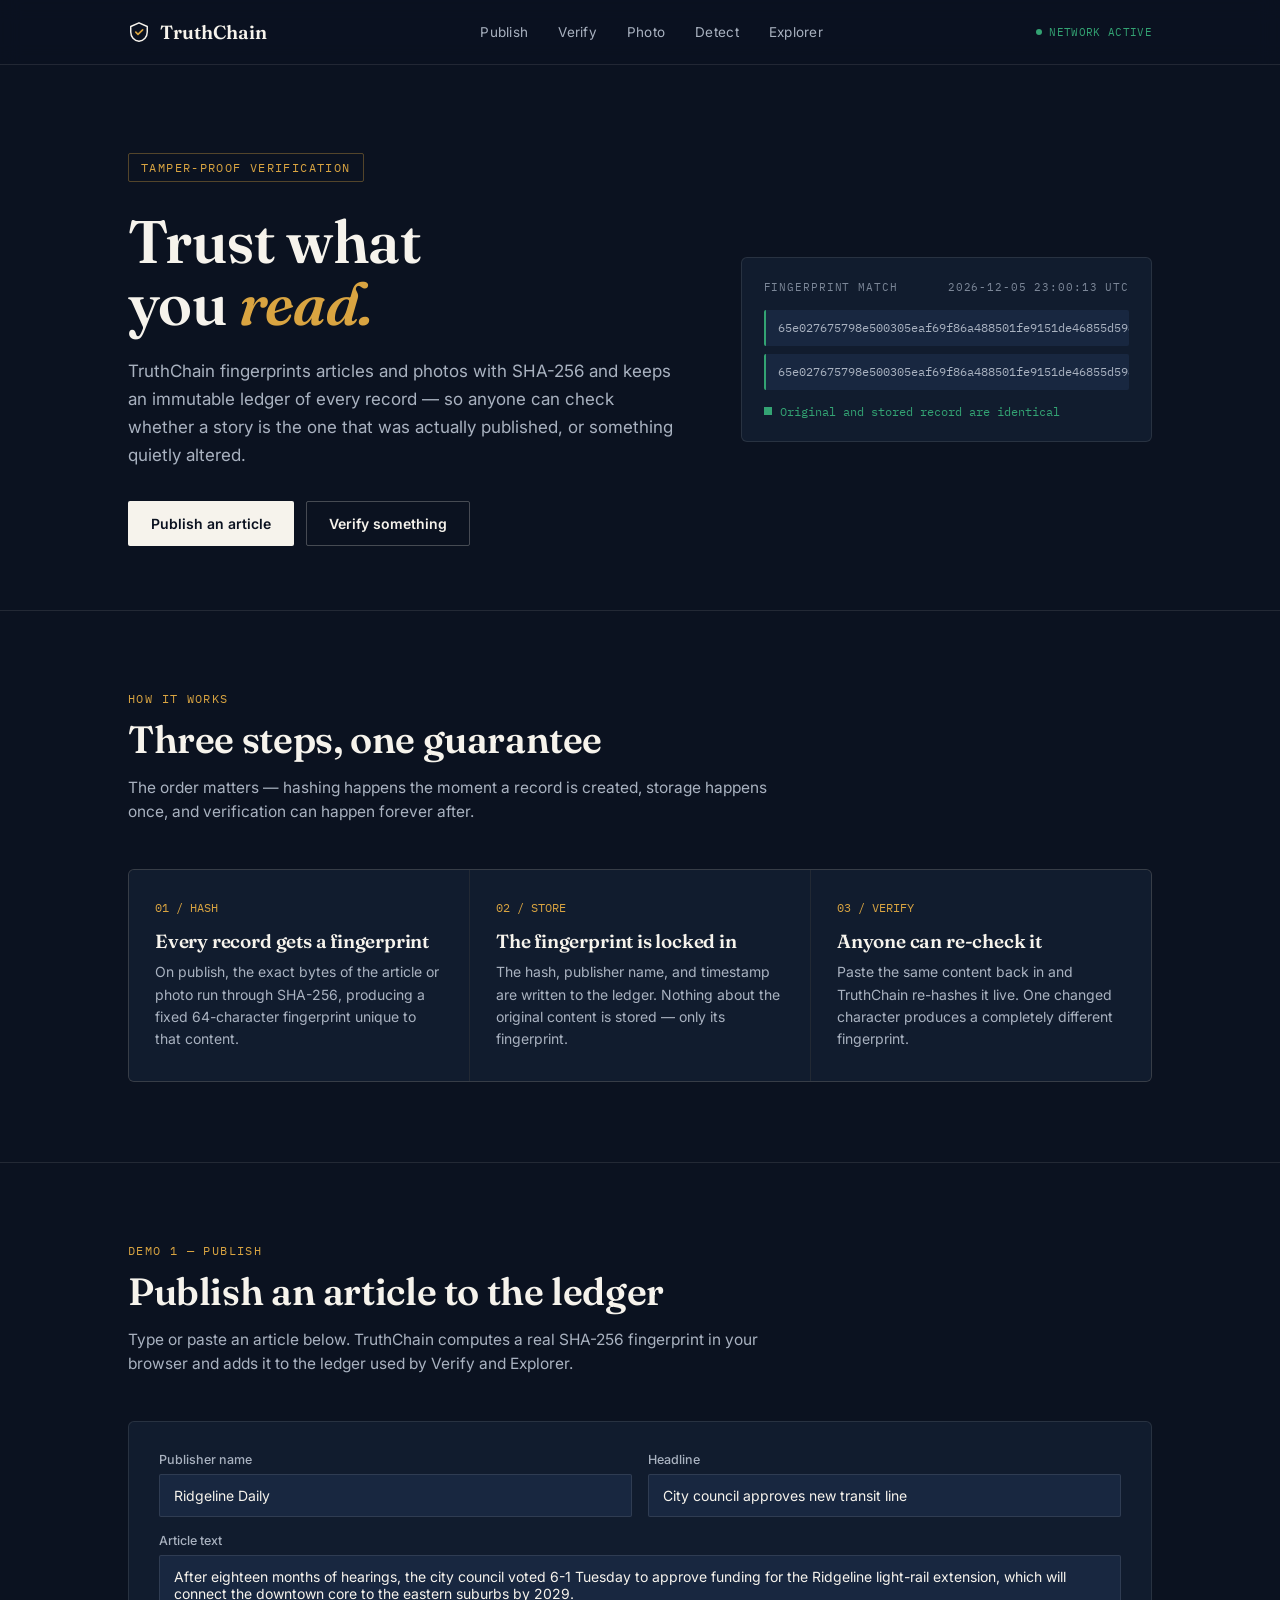
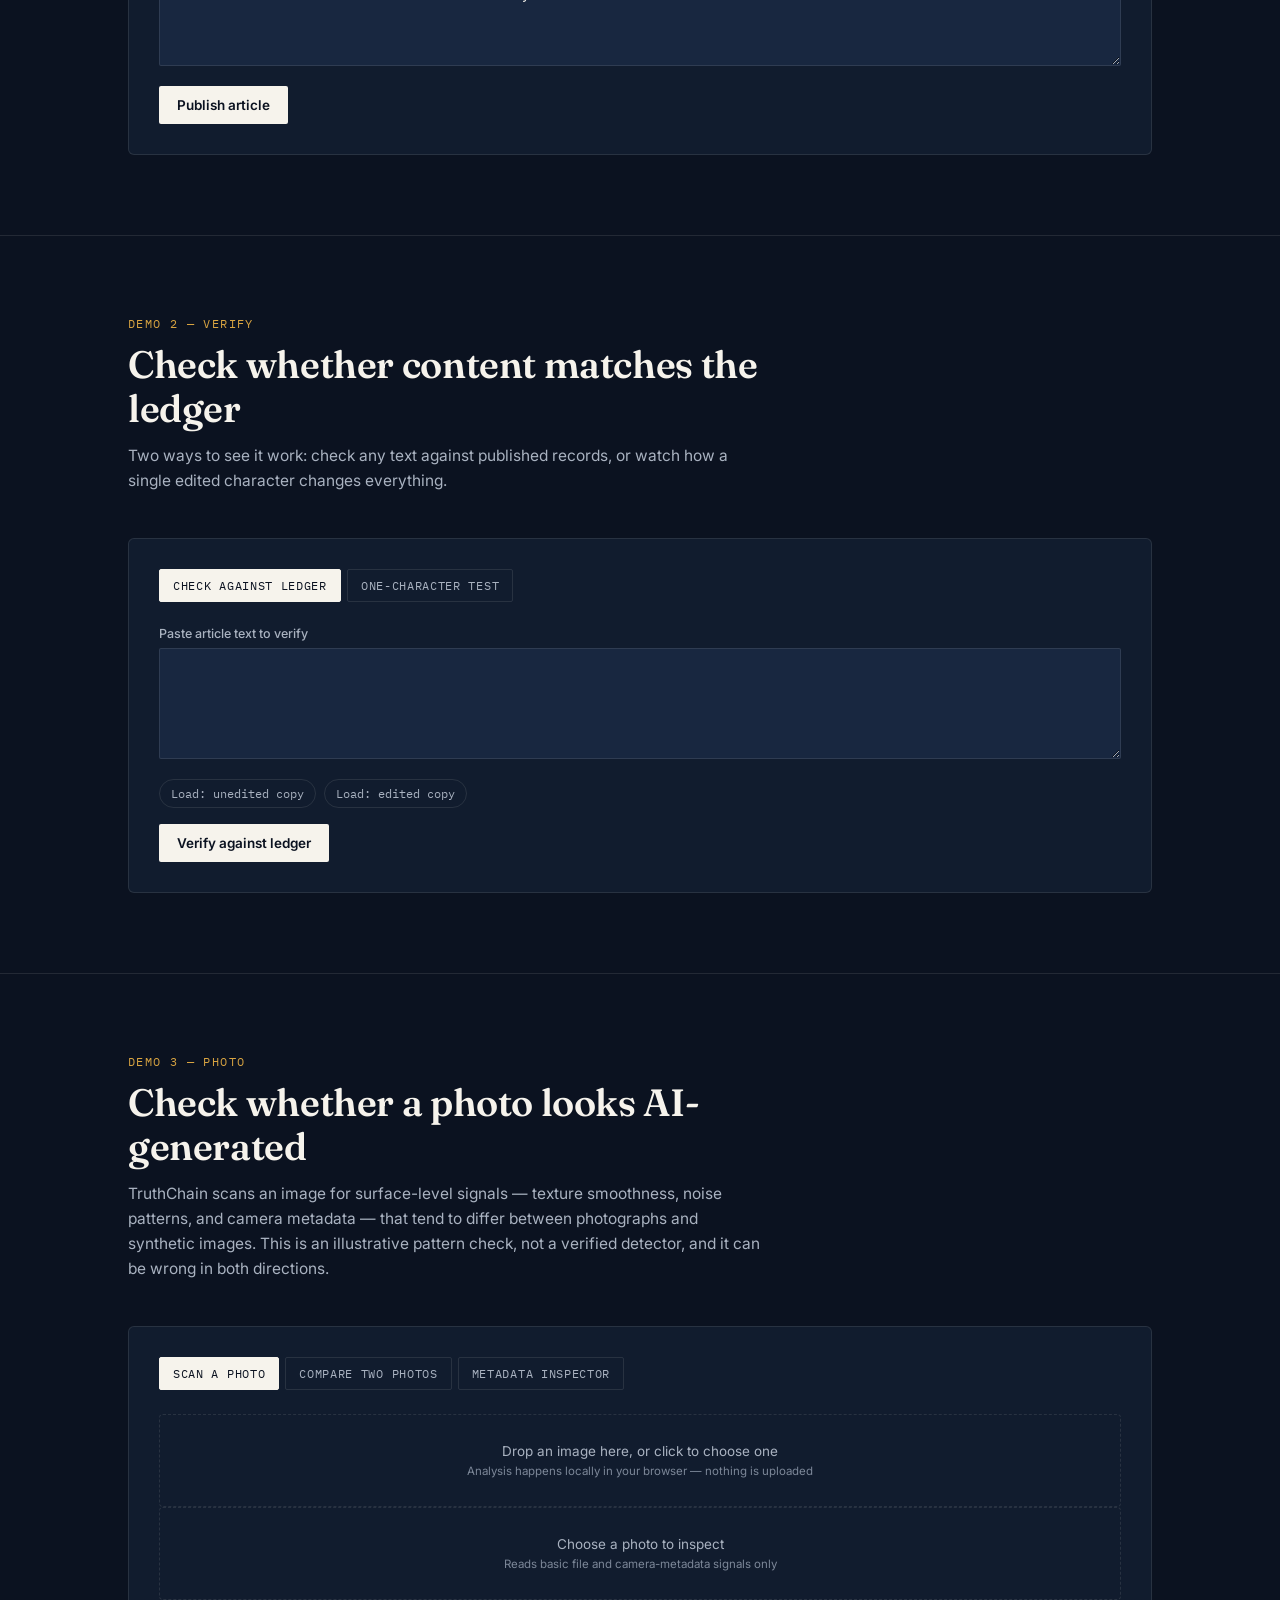
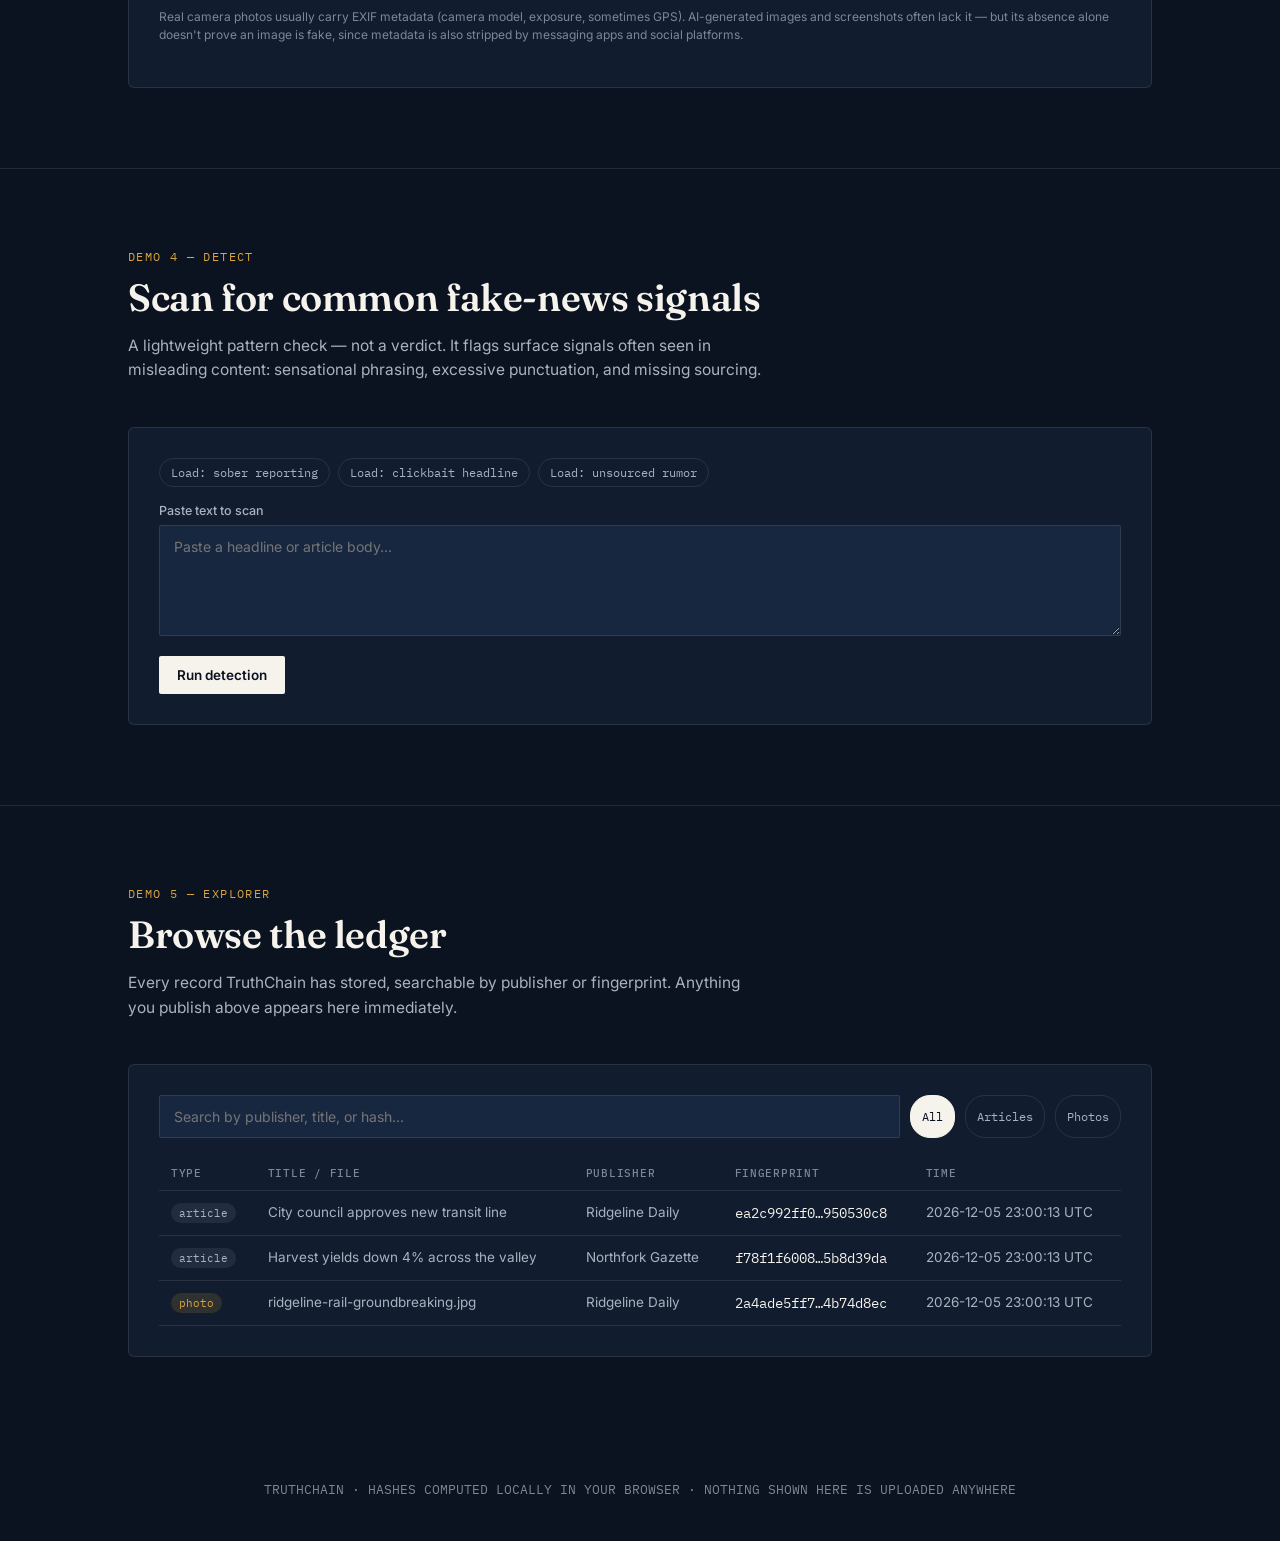
==== index.html @ 3b97c2c8 "Rename TruthChain.html to index.html" ====
<!--
  TRUTHCHAIN — index.html
  ------------------------
  This is the STRUCTURE of the page (the content and layout).
  Styling (colors, spacing, fonts) lives in style.css.
  Interactivity (buttons, demos, hashing) lives in script.js.

  The page has these main parts, in order:
  1. <header>   - the top navigation bar
  2. #hero      - the big introduction at the top
  3. #how       - "how it works" 3-step explainer
  4. #publish   - demo: publish an article
  5. #verify    - demo: verify text against the ledger
  6. #photo     - demo: check if a photo looks AI-generated
  7. #detect    - demo: scan text for fake-news signals
  8. #explorer  - demo: browse published records
  9. <footer>   - small note at the bottom

  Tip: search this file for id="publish" (etc.) to jump to a section.
-->
<!DOCTYPE html>
<html lang="en">
<head>
<meta charset="UTF-8">
<meta name="viewport" content="width=device-width, initial-scale=1.0">
<title>TruthChain — Verify what you read</title>
<link rel="preconnect" href="https://fonts.googleapis.com">
<link href="https://fonts.googleapis.com/css2?family=Fraunces:opsz,wght@9..144,400;9..144,500;9..144,600;9..144,700&family=Inter:wght@400;500;600;700&family=IBM+Plex+Mono:wght@400;500;600&display=swap" rel="stylesheet">
<link rel="stylesheet" href="TruthChain.css">
</head>
<body>

<header>
  <div class="wrap navrow">
    <div class="brand">
      <span class="mark">
        <svg viewBox="0 0 24 24" fill="none"><path d="M12 2 3 6v6c0 5.2 3.6 9.4 9 10 5.4-.6 9-4.8 9-10V6l-9-4Z" stroke="#F6F3EC" stroke-width="1.6" stroke-linejoin="round"/><path d="M8.5 12.2l2.4 2.4L16 9.6" stroke="#D9A441" stroke-width="1.8" stroke-linecap="round" stroke-linejoin="round"/></svg>
      </span>
      TruthChain
    </div>
    <nav class="navlinks">
      <a href="#publish">Publish</a>
      <a href="#verify">Verify</a>
      <a href="#photo">Photo</a>
      <a href="#detect">Detect</a>
      <a href="#explorer">Explorer</a>
    </nav>
    <div style="display:flex; align-items:center; gap:20px;">
      <div class="status"><span class="dot"></span> Network Active</div>
    </div>
  </div>
</header>

<section class="hero">
  <div class="wrap hero-grid">
    <div>
      <div class="eyebrow">Tamper-proof verification</div>
      <h1>Trust what<br>you <em>read.</em></h1>
      <p>TruthChain fingerprints articles and photos with SHA-256 and keeps an immutable ledger of every record — so anyone can check whether a story is the one that was actually published, or something quietly altered.</p>
      <div class="hero-ctas">
        <a href="#publish" class="btn btn-primary">Publish an article</a>
        <a href="#verify" class="btn btn-ghost">Verify something</a>
      </div>
    </div>
    <div class="fp-card">
      <div class="fp-head"><span>Fingerprint match</span><span id="heroTime" class="mono">—</span></div>
      <div class="fp-line fp-a"><div class="fp-fill" id="heroHashA">computing…</div></div>
      <div class="fp-line fp-b"><div class="fp-fill" id="heroHashB">computing…</div></div>
      <div class="fp-match"><span class="sq"></span> Original and stored record are identical</div>
    </div>
  </div>
</section>

<section id="how">
  <div class="wrap">
    <div class="sec-head">
      <div class="sec-eyebrow">How it works</div>
      <h2>Three steps, one guarantee</h2>
      <p>The order matters — hashing happens the moment a record is created, storage happens once, and verification can happen forever after.</p>
    </div>
    <div class="steps">
      <div class="step"><div class="num">01 / HASH</div><h3>Every record gets a fingerprint</h3><p>On publish, the exact bytes of the article or photo run through SHA-256, producing a fixed 64-character fingerprint unique to that content.</p></div>
      <div class="step"><div class="num">02 / STORE</div><h3>The fingerprint is locked in</h3><p>The hash, publisher name, and timestamp are written to the ledger. Nothing about the original content is stored — only its fingerprint.</p></div>
      <div class="step"><div class="num">03 / VERIFY</div><h3>Anyone can re-check it</h3><p>Paste the same content back in and TruthChain re-hashes it live. One changed character produces a completely different fingerprint.</p></div>
    </div>
  </div>
</section>

<!-- PUBLISH -->
<section id="publish">
  <div class="wrap">
    <div class="sec-head">
      <div class="sec-eyebrow">Demo 1 — Publish</div>
      <h2>Publish an article to the ledger</h2>
      <p>Type or paste an article below. TruthChain computes a real SHA-256 fingerprint in your browser and adds it to the ledger used by Verify and Explorer.</p>
    </div>
    <div class="panel">
      <div class="row2">
        <div class="field">
          <label for="pubPublisher">Publisher name</label>
          <input type="text" id="pubPublisher" placeholder="e.g. Ridgeline Daily" value="Ridgeline Daily">
        </div>
        <div class="field">
          <label for="pubTitle">Headline</label>
          <input type="text" id="pubTitle" placeholder="e.g. City council approves new transit line" value="City council approves new transit line">
        </div>
      </div>
      <div class="field">
        <label for="pubBody">Article text</label>
        <textarea id="pubBody" rows="5">After eighteen months of hearings, the city council voted 6-1 Tuesday to approve funding for the Ridgeline light-rail extension, which will connect the downtown core to the eastern suburbs by 2029.</textarea>
      </div>
      <button class="btn-sm" id="pubBtn">Publish article</button>
      <div class="result" id="pubResult" style="display:none;"></div>
    </div>
  </div>
</section>

<!-- VERIFY -->
<section id="verify">
  <div class="wrap">
    <div class="sec-head">
      <div class="sec-eyebrow">Demo 2 — Verify</div>
      <h2>Check whether content matches the ledger</h2>
      <p>Two ways to see it work: check any text against published records, or watch how a single edited character changes everything.</p>
    </div>
    <div class="panel">
      <div class="demo-tabs">
        <button class="demo-tab active" data-vtab="check">Check against ledger</button>
        <button class="demo-tab" data-vtab="avalanche">One-character test</button>
      </div>

      <div id="vtab-check">
        <div class="field">
          <label for="verInput">Paste article text to verify</label>
          <textarea id="verInput" rows="5"></textarea>
        </div>
        <div class="presets">
          <button class="chip" data-verify-preset="match">Load: unedited copy</button>
          <button class="chip" data-verify-preset="tampered">Load: edited copy</button>
        </div>
        <button class="btn-sm" id="verBtn">Verify against ledger</button>
        <div class="result" id="verResult" style="display:none;"></div>
      </div>

      <div id="vtab-avalanche" style="display:none;">
        <p class="hint" style="margin-bottom:16px;">Original: <em>"The vote passed by a 6-1 margin."</em> Edit just one character below and watch the fingerprint change completely.</p>
        <div class="field">
          <label for="avaInput">Try editing this sentence</label>
          <input type="text" id="avaInput" value="The vote passed by a 6-1 margin.">
        </div>
        <div class="result" style="display:block;">
          <div class="hashline">Fingerprint: <span id="avaHash" class="hash-short">computing…</span></div>
          <div class="hint" id="avaCompare">Matches original fingerprint.</div>
        </div>
      </div>
    </div>
  </div>
</section>

<!-- PHOTO -->
<section id="photo">
  <div class="wrap">
    <div class="sec-head">
      <div class="sec-eyebrow">Demo 3 — Photo</div>
      <h2>Check whether a photo looks AI-generated</h2>
      <p>TruthChain scans an image for surface-level signals — texture smoothness, noise patterns, and camera metadata — that tend to differ between photographs and synthetic images. This is an illustrative pattern check, not a verified detector, and it can be wrong in both directions.</p>
    </div>
    <div class="panel">
      <div class="demo-tabs">
        <button class="demo-tab active" data-ptab="single">Scan a photo</button>
        <button class="demo-tab" data-ptab="compare">Compare two photos</button>
        <button class="demo-tab" data-ptab="resave">Metadata inspector</button>
      </div>

      <div id="ptab-single">
        <div class="dropzone" id="dropSingle">
          <p>Drop an image here, or click to choose one</p>
          <div class="small">Analysis happens locally in your browser — nothing is uploaded</div>
        </div>
        <input type="file" id="fileSingle" accept="image/*" style="display:none;">
        <div class="result" id="singleResult" style="display:none;"></div>
      </div>

      <div id="ptab-compare" style="display:none;">
        <div class="row2">
          <div>
            <div class="dropzone" id="dropA"><p>Photo A</p><div class="small">Click to choose</div></div>
            <input type="file" id="fileA" accept="image/*" style="display:none;">
          </div>
          <div>
            <div class="dropzone" id="dropB"><p>Photo B</p><div class="small">Click to choose</div></div>
            <input type="file" id="fileB" accept="image/*" style="display:none;">
          </div>
        </div>
        <div class="result" id="compareResult" style="display:none;"></div>
      </div>

      <div id="ptab-resave">
        <div class="dropzone" id="dropResave"><p>Choose a photo to inspect</p><div class="small">Reads basic file and camera-metadata signals only</div></div>
        <input type="file" id="fileResave" accept="image/*" style="display:none;">
        <div class="result" id="resaveResult" style="display:none;"></div>
        <p class="hint">Real camera photos usually carry EXIF metadata (camera model, exposure, sometimes GPS). AI-generated images and screenshots often lack it — but its absence alone doesn't prove an image is fake, since metadata is also stripped by messaging apps and social platforms.</p>
      </div>
    </div>
  </div>
</section>

<!-- DETECT -->
<section id="detect">
  <div class="wrap">
    <div class="sec-head">
      <div class="sec-eyebrow">Demo 4 — Detect</div>
      <h2>Scan for common fake-news signals</h2>
      <p>A lightweight pattern check — not a verdict. It flags surface signals often seen in misleading content: sensational phrasing, excessive punctuation, and missing sourcing.</p>
    </div>
    <div class="panel">
      <div class="presets">
        <button class="chip" data-detect-preset="clean">Load: sober reporting</button>
        <button class="chip" data-detect-preset="clickbait">Load: clickbait headline</button>
        <button class="chip" data-detect-preset="satire">Load: unsourced rumor</button>
      </div>
      <div class="field">
        <label for="detInput">Paste text to scan</label>
        <textarea id="detInput" rows="5" placeholder="Paste a headline or article body…"></textarea>
      </div>
      <button class="btn-sm" id="detBtn">Run detection</button>
      <div class="result" id="detResult" style="display:none;"></div>
    </div>
  </div>
</section>

<!-- EXPLORER -->
<section id="explorer" style="border-bottom:none;">
  <div class="wrap">
    <div class="sec-head">
      <div class="sec-eyebrow">Demo 5 — Explorer</div>
      <h2>Browse the ledger</h2>
      <p>Every record TruthChain has stored, searchable by publisher or fingerprint. Anything you publish above appears here immediately.</p>
    </div>
    <div class="panel">
      <div class="search-row">
        <input type="text" id="explSearch" placeholder="Search by publisher, title, or hash…">
        <button class="chip" data-filter="all" style="background:var(--paper); color:var(--ink); border-color:var(--paper);">All</button>
        <button class="chip" data-filter="article">Articles</button>
        <button class="chip" data-filter="photo">Photos</button>
      </div>
      <table>
        <thead>
          <tr><th>Type</th><th>Title / File</th><th>Publisher</th><th>Fingerprint</th><th>Time</th></tr>
        </thead>
        <tbody id="explBody"></tbody>
      </table>
      <div id="explDetail" class="result" style="display:none; margin-top:18px;"></div>
    </div>
  </div>
</section>

<footer>
  <p class="wrap">TRUTHCHAIN · HASHES COMPUTED LOCALLY IN YOUR BROWSER · NOTHING SHOWN HERE IS UPLOADED ANYWHERE</p>
</footer>
<script src="script.js"></script>
<script src="script.js"></script>
</body>
</html>
---- TruthChain.css ----
/*
  TRUTHCHAIN — style.css
  -----------------------
  This file controls how the page LOOKS (colors, fonts, spacing, layout).

  How it's organized, top to bottom:
  1. :root          - "design tokens": all the colors and settings, defined once,
                       then reused everywhere with var(--name). Change a color
                       here and it updates the whole site.
  2. Base styles    - html, body, headings, links
  3. Header / nav   - the top bar
  4. Hero           - the big intro section
  5. Sections       - shared spacing/heading styles used by every section
  6. Demo panels    - the boxes that hold each interactive demo
  7. Forms          - text inputs, textareas, buttons, chips
  8. Explorer table - the results table at the bottom
  9. Footer

  Tip: every color on the page comes from a variable like var(--ink) or
  var(--amber) so you only ever need to edit the :root block to re-theme it.
*/

:root{
  --ink:#0B1220;
  --ink-800:#111C2E;
  --ink-700:#182740;
  --paper:#F6F3EC;
  --paper-dim:#E7E2D6;
  --slate:#7C8798;
  --slate-light:#A9B2C0;
  --verify:#33A373;
  --verify-dim: rgba(51,163,115,.15);
  --tamper:#D14B4B;
  --tamper-dim: rgba(209,75,75,.15);
  --amber:#D9A441;
  --amber-dim: rgba(217,164,65,.15);
  --line: rgba(246,243,236,.10);
  --radius: 3px;
}
*{box-sizing:border-box;}
html{scroll-behavior:smooth;}
body{
  margin:0;
  background:var(--ink);
  color:var(--paper);
  font-family:'Inter',sans-serif;
  -webkit-font-smoothing:antialiased;
}
@media (prefers-reduced-motion: reduce){
  *{animation-duration:.01ms !important; animation-iteration-count:1 !important; transition-duration:.01ms !important; scroll-behavior:auto !important;}
}
h1,h2,h3{font-family:'Fraunces',serif; margin:0; letter-spacing:-0.01em;}
.mono{font-family:'IBM Plex Mono',monospace;}
a{color:inherit;}
.wrap{max-width:1080px; margin:0 auto; padding:0 28px;}
::selection{background:var(--amber); color:var(--ink);}

/* NAV */
header{
  position:sticky; top:0; z-index:50;
  background:rgba(11,18,32,.88);
  backdrop-filter:blur(10px);
  border-bottom:1px solid var(--line);
}
.navrow{display:flex; align-items:center; justify-content:space-between; height:64px;}
.brand{display:flex; align-items:center; gap:10px; font-family:'Fraunces',serif; font-weight:600; font-size:19px;}
.mark{width:22px;height:22px; position:relative; flex-shrink:0;}
.mark svg{width:100%;height:100%;}
.navlinks{display:flex; gap:2px; align-items:center;}
.navlinks a{
  font-size:13.5px; letter-spacing:.02em; text-decoration:none; color:var(--slate-light);
  padding:8px 14px; border-radius:2px; transition:color .15s;
}
.navlinks a:hover{color:var(--paper);}
.status{
  display:flex; align-items:center; gap:7px; font-family:'IBM Plex Mono',monospace;
  font-size:11px; color:var(--verify); letter-spacing:.03em; text-transform:uppercase;
}
.dot{width:6px;height:6px;border-radius:50%; background:var(--verify); box-shadow:0 0 0 0 rgba(51,163,115,.6); animation:pulse 2s infinite;}
@keyframes pulse{
  0%{box-shadow:0 0 0 0 rgba(51,163,115,.5);}
  70%{box-shadow:0 0 0 7px rgba(51,163,115,0);}
  100%{box-shadow:0 0 0 0 rgba(51,163,115,0);}
}

/* HERO */
.hero{padding:88px 0 64px; border-bottom:1px solid var(--line); position:relative; overflow:hidden;}
.eyebrow{
  display:inline-flex; align-items:center; gap:8px; font-family:'IBM Plex Mono',monospace;
  font-size:11.5px; text-transform:uppercase; letter-spacing:.12em; color:var(--amber);
  border:1px solid rgba(217,164,65,.35); padding:6px 12px; border-radius:2px; margin-bottom:28px;
}
.hero-grid{display:grid; grid-template-columns:1.15fr .85fr; gap:56px; align-items:center;}
@media(max-width:860px){.hero-grid{grid-template-columns:1fr;}}
.hero h1{font-size:clamp(38px,5.4vw,60px); line-height:1.04; font-weight:600;}
.hero h1 em{font-style:italic; color:var(--amber);}
.hero p{color:var(--slate-light); font-size:17px; line-height:1.65; max-width:52ch; margin:22px 0 32px;}
.hero-ctas{display:flex; gap:12px; flex-wrap:wrap;}
.btn{
  font-family:'Inter',sans-serif; font-weight:600; font-size:14px; padding:13px 22px;
  border-radius:2px; border:1px solid transparent; cursor:pointer; text-decoration:none;
  display:inline-flex; align-items:center; gap:8px; transition:transform .15s, background .15s, border-color .15s;
}
.btn:active{transform:translateY(1px);}
.btn-primary{background:var(--paper); color:var(--ink);}
.btn-primary:hover{background:#fff;}
.btn-ghost{border-color:rgba(246,243,236,.25); color:var(--paper);}
.btn-ghost:hover{border-color:var(--paper);}

/* hero fingerprint visual */
.fp-card{
  background:var(--ink-800); border:1px solid var(--line); border-radius:6px; padding:22px;
}
.fp-head{display:flex; justify-content:space-between; align-items:center; margin-bottom:16px;}
.fp-head span{font-family:'IBM Plex Mono',monospace; font-size:11px; color:var(--slate); text-transform:uppercase; letter-spacing:.08em;}
.fp-line{
  height:36px; border-radius:2px; margin-bottom:8px; overflow:hidden; position:relative;
  background:var(--ink-700);
}
.fp-fill{
  position:absolute; inset:0; display:flex; align-items:center; padding:0 12px;
  font-family:'IBM Plex Mono',monospace; font-size:12px; color:var(--slate-light);
  white-space:nowrap; overflow:hidden;
}
.fp-a{border-left:2px solid var(--verify);}
.fp-b{border-left:2px solid var(--verify);}
.fp-match{
  margin-top:14px; display:flex; align-items:center; gap:8px; font-family:'IBM Plex Mono',monospace;
  font-size:12px; color:var(--verify);
}
.fp-match .sq{width:8px;height:8px;background:var(--verify);}

/* SECTIONS generic */
section{padding:80px 0; border-bottom:1px solid var(--line);}
.sec-head{max-width:640px; margin-bottom:44px;}
.sec-eyebrow{font-family:'IBM Plex Mono',monospace; font-size:11.5px; text-transform:uppercase; letter-spacing:.12em; color:var(--amber); margin-bottom:12px;}
.sec-head h2{font-size:clamp(28px,3.4vw,38px); font-weight:600; line-height:1.15;}
.sec-head p{color:var(--slate-light); font-size:15.5px; line-height:1.6; margin-top:14px;}

/* how it works */
.steps{display:grid; grid-template-columns:repeat(3,1fr); gap:1px; background:var(--line); border:1px solid var(--line); border-radius:6px; overflow:hidden;}
@media(max-width:760px){.steps{grid-template-columns:1fr;}}
.step{background:var(--ink-800); padding:30px 26px;}
.step .num{font-family:'IBM Plex Mono',monospace; color:var(--amber); font-size:12px; margin-bottom:14px;}
.step h3{font-size:19px; font-weight:600; margin-bottom:8px;}
.step p{color:var(--slate-light); font-size:14px; line-height:1.6; margin:0;}

/* panel / demo shell */
.panel{background:var(--ink-800); border:1px solid var(--line); border-radius:6px; padding:30px;}
@media(max-width:600px){.panel{padding:20px;}}
.demo-tabs{display:flex; gap:6px; margin-bottom:24px; flex-wrap:wrap;}
.demo-tab{
  font-family:'IBM Plex Mono',monospace; font-size:11.5px; text-transform:uppercase; letter-spacing:.06em;
  padding:8px 13px; border:1px solid var(--line); border-radius:2px; color:var(--slate-light); cursor:pointer; background:transparent;
}
.demo-tab.active{background:var(--paper); color:var(--ink); border-color:var(--paper);}

label{display:block; font-size:12.5px; color:var(--slate-light); margin-bottom:7px; font-weight:500;}
textarea, input[type=text]{
  width:100%; background:var(--ink-700); border:1px solid var(--line); color:var(--paper);
  border-radius:2px; padding:12px 14px; font-family:'Inter',sans-serif; font-size:14px; resize:vertical;
}
textarea:focus, input:focus{outline:2px solid var(--amber); outline-offset:1px;}
.field{margin-bottom:16px;}
.row2{display:grid; grid-template-columns:1fr 1fr; gap:16px;}
@media(max-width:600px){.row2{grid-template-columns:1fr;}}
.presets{display:flex; gap:8px; flex-wrap:wrap; margin-bottom:16px;}
.chip{
  font-family:'IBM Plex Mono',monospace; font-size:11.5px; padding:6px 11px; border-radius:20px;
  border:1px solid var(--line); background:transparent; color:var(--slate-light); cursor:pointer;
}
.chip:hover{border-color:var(--slate-light); color:var(--paper);}

.result{
  margin-top:20px; border:1px solid var(--line); border-radius:4px; padding:18px 20px; background:var(--ink-700);
}
.result .hashline{font-family:'IBM Plex Mono',monospace; font-size:12.5px; word-break:break-all; color:var(--slate-light); line-height:1.7;}
.badge{
  display:inline-flex; align-items:center; gap:7px; font-family:'IBM Plex Mono',monospace; font-size:11.5px;
  text-transform:uppercase; letter-spacing:.06em; padding:5px 11px; border-radius:20px; margin-bottom:12px;
}
.badge.ok{background:var(--verify-dim); color:var(--verify);}
.badge.bad{background:var(--tamper-dim); color:var(--tamper);}
.badge.warn{background:var(--amber-dim); color:var(--amber);}
.badge .sq{width:6px;height:6px;border-radius:50%; background:currentColor;}

.meter{height:8px; background:var(--ink-700); border-radius:4px; overflow:hidden; margin:14px 0 8px;}
.meter-fill{height:100%; width:0%; background:var(--verify); transition:width .5s ease, background .5s ease;}
.signals{list-style:none; padding:0; margin:14px 0 0; display:flex; flex-direction:column; gap:8px;}
.signals li{font-size:13.5px; color:var(--slate-light); display:flex; gap:9px; align-items:flex-start;}
.signals li::before{content:"—"; color:var(--slate);}

.dropzone{
  border:1.5px dashed var(--line); border-radius:4px; padding:28px; text-align:center; cursor:pointer;
  transition:border-color .15s, background .15s;
}
.dropzone:hover, .dropzone.drag{border-color:var(--amber); background:rgba(217,164,65,.04);}
.dropzone p{margin:0; font-size:13.5px; color:var(--slate-light);}
.dropzone .small{font-size:11.5px; color:var(--slate); margin-top:5px;}
.thumb{max-width:100%; max-height:140px; border-radius:3px; margin:0 auto 12px; display:block;}

table{width:100%; border-collapse:collapse; font-size:13.5px;}
thead th{
  text-align:left; font-family:'IBM Plex Mono',monospace; font-size:10.5px; text-transform:uppercase;
  letter-spacing:.07em; color:var(--slate); padding:10px 12px; border-bottom:1px solid var(--line); font-weight:500;
}
tbody td{padding:13px 12px; border-bottom:1px solid var(--line); color:var(--slate-light); vertical-align:top;}
tbody tr{cursor:pointer; transition:background .12s;}
tbody tr:hover{background:var(--ink-700);}
.tag{font-family:'IBM Plex Mono',monospace; font-size:10.5px; padding:3px 8px; border-radius:20px;}
.tag.article{background:rgba(126,138,152,.15); color:var(--slate-light);}
.tag.photo{background:rgba(217,164,65,.15); color:var(--amber);}
.hash-short{font-family:'IBM Plex Mono',monospace; color:var(--paper);}
.search-row{display:flex; gap:10px; margin-bottom:18px; flex-wrap:wrap;}
.search-row input{flex:1; min-width:200px;}

footer{padding:44px 0; text-align:center;}
footer p{font-size:12.5px; color:var(--slate); font-family:'IBM Plex Mono',monospace;}

.btn-sm{
  font-family:'Inter',sans-serif; font-weight:600; font-size:13.5px; padding:11px 18px;
  border-radius:2px; border:none; cursor:pointer; background:var(--paper); color:var(--ink);
}
.btn-sm:hover{background:#fff;}
.btn-sm[disabled]{opacity:.5; cursor:not-allowed;}
.hint{font-size:12px; color:var(--slate); margin-top:8px; line-height:1.55;}
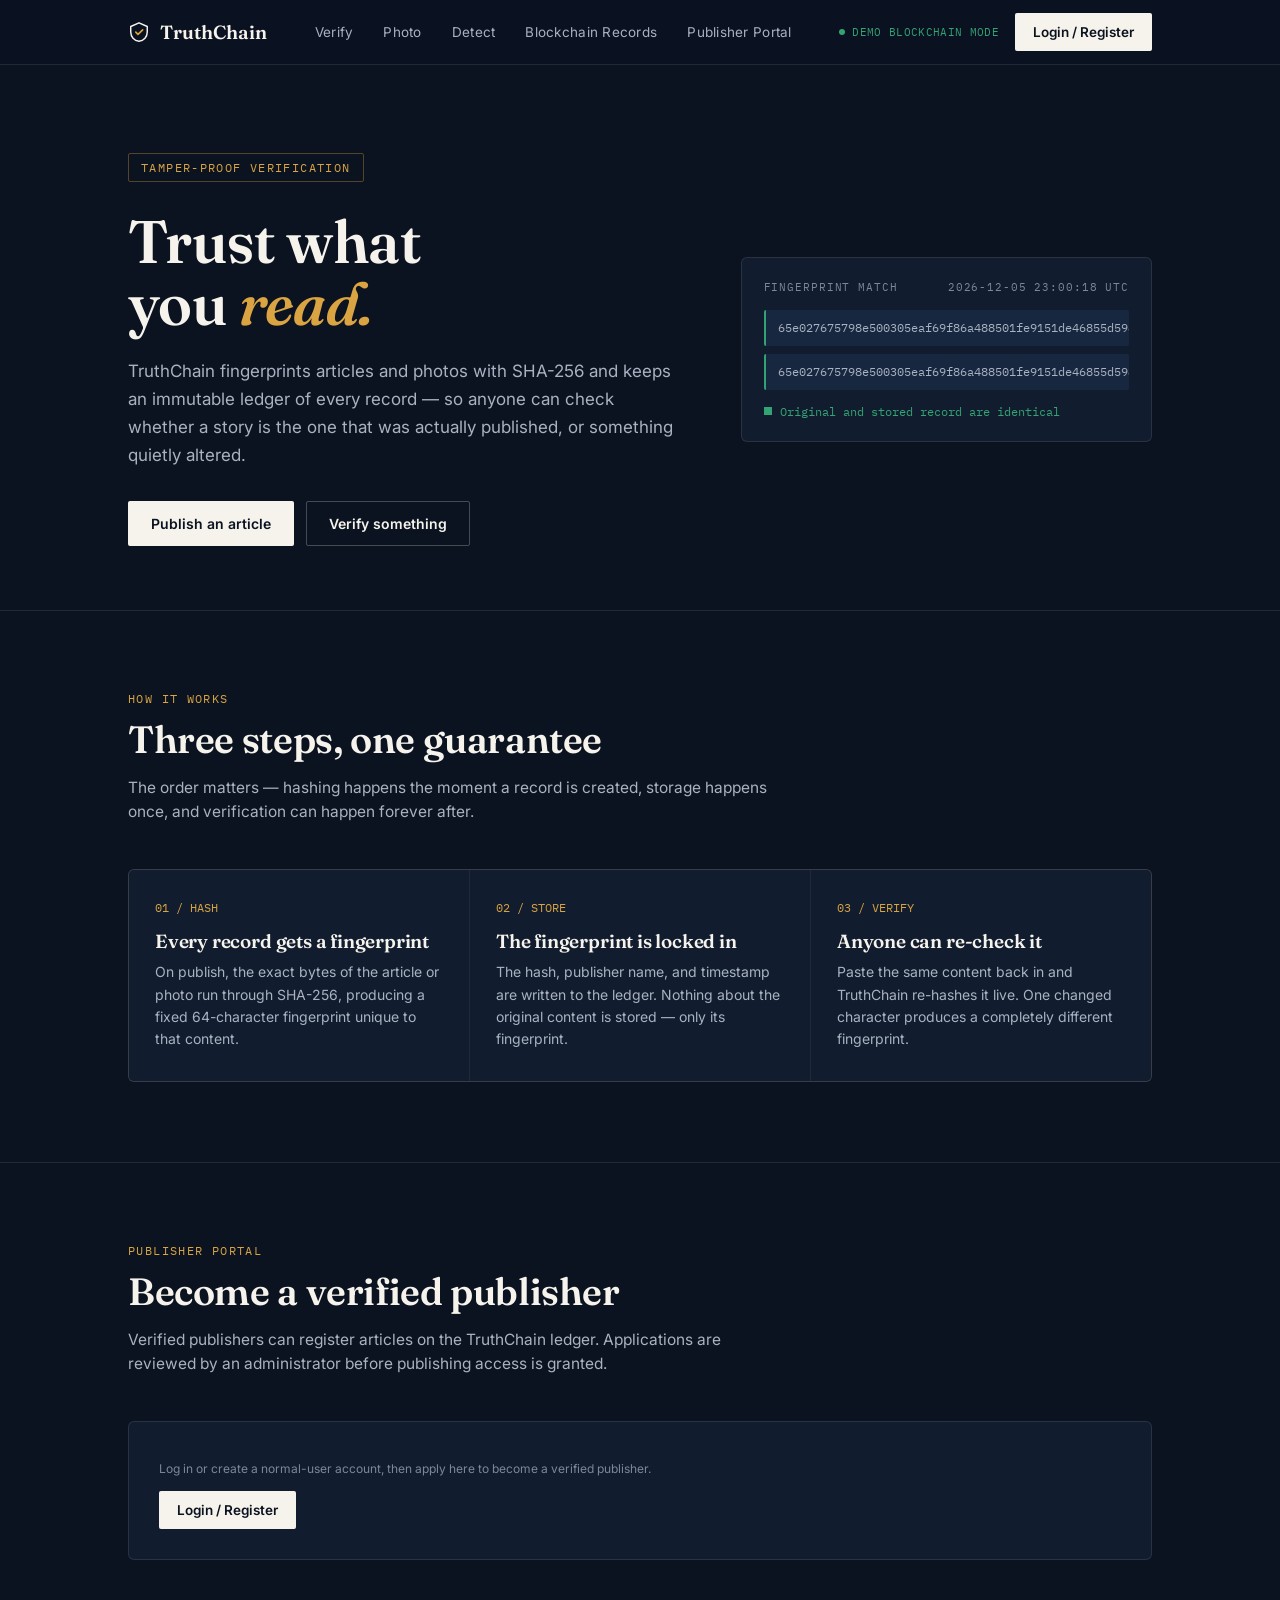
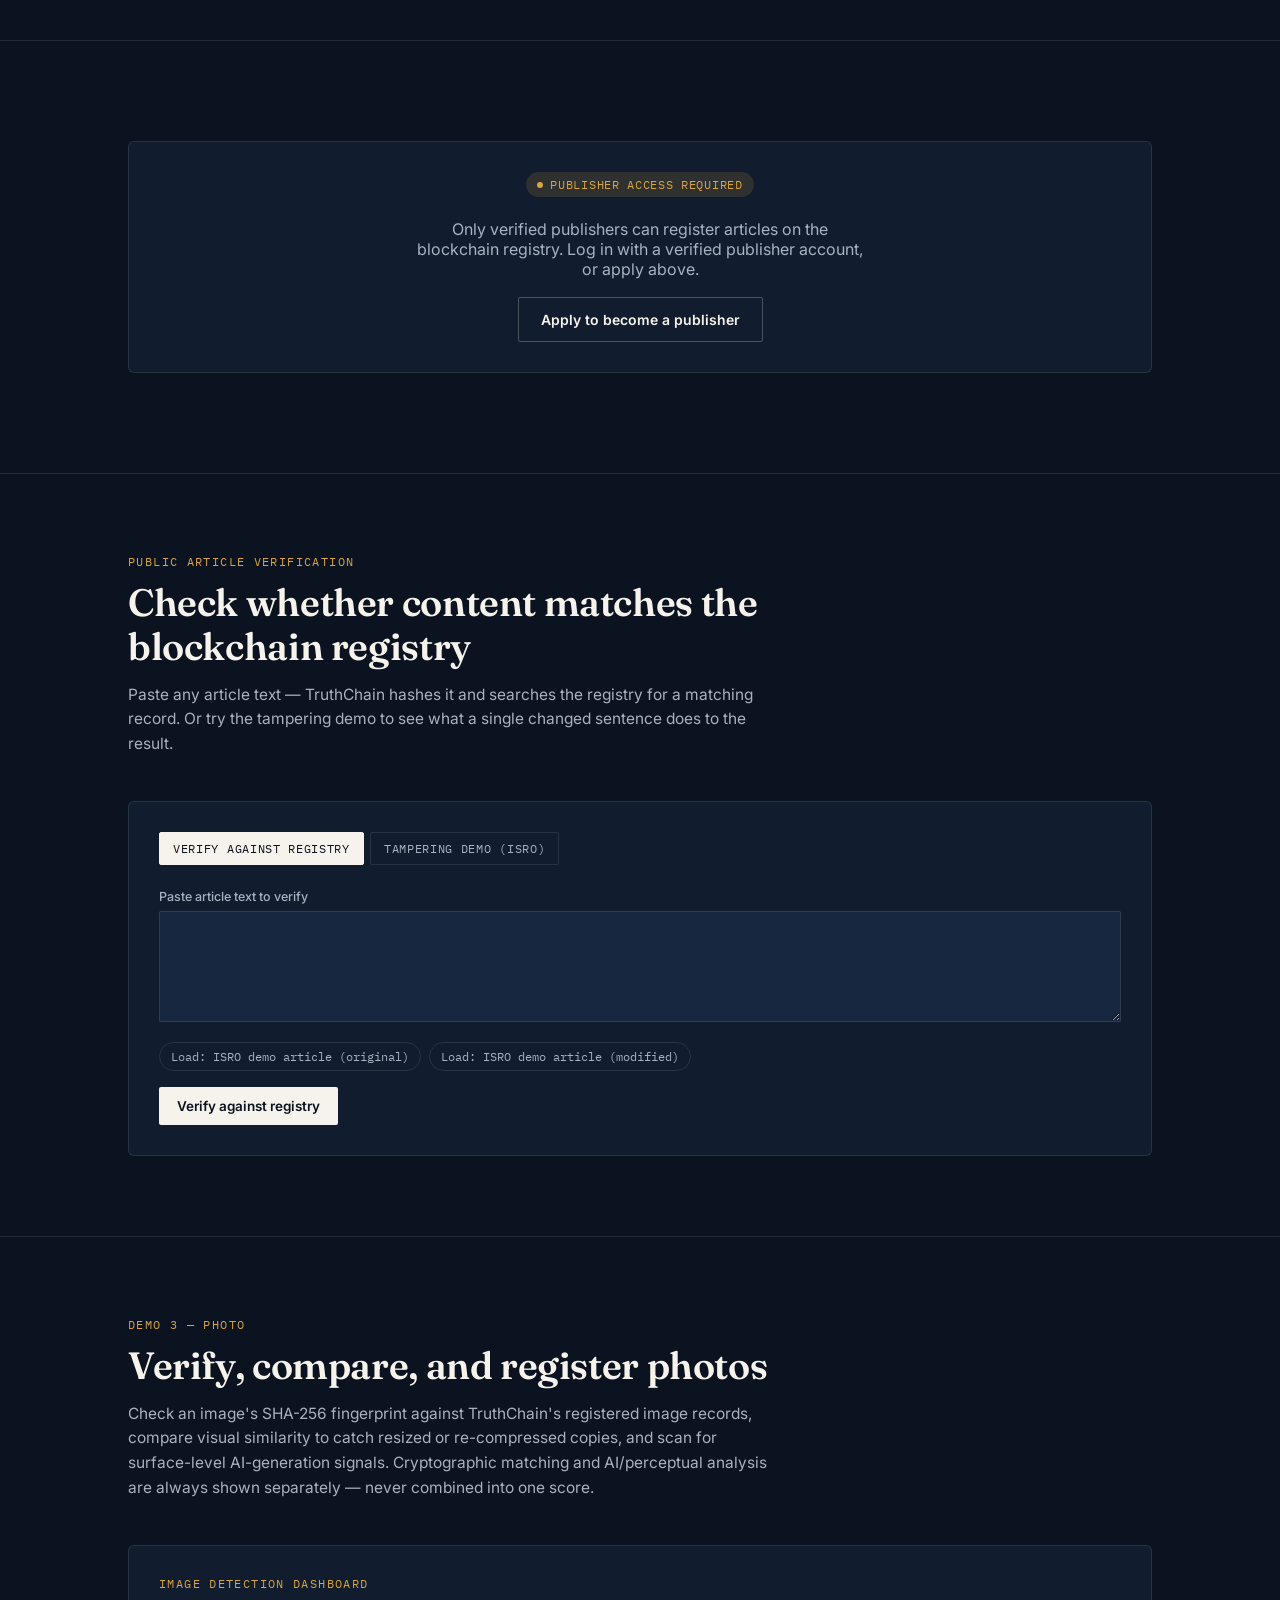
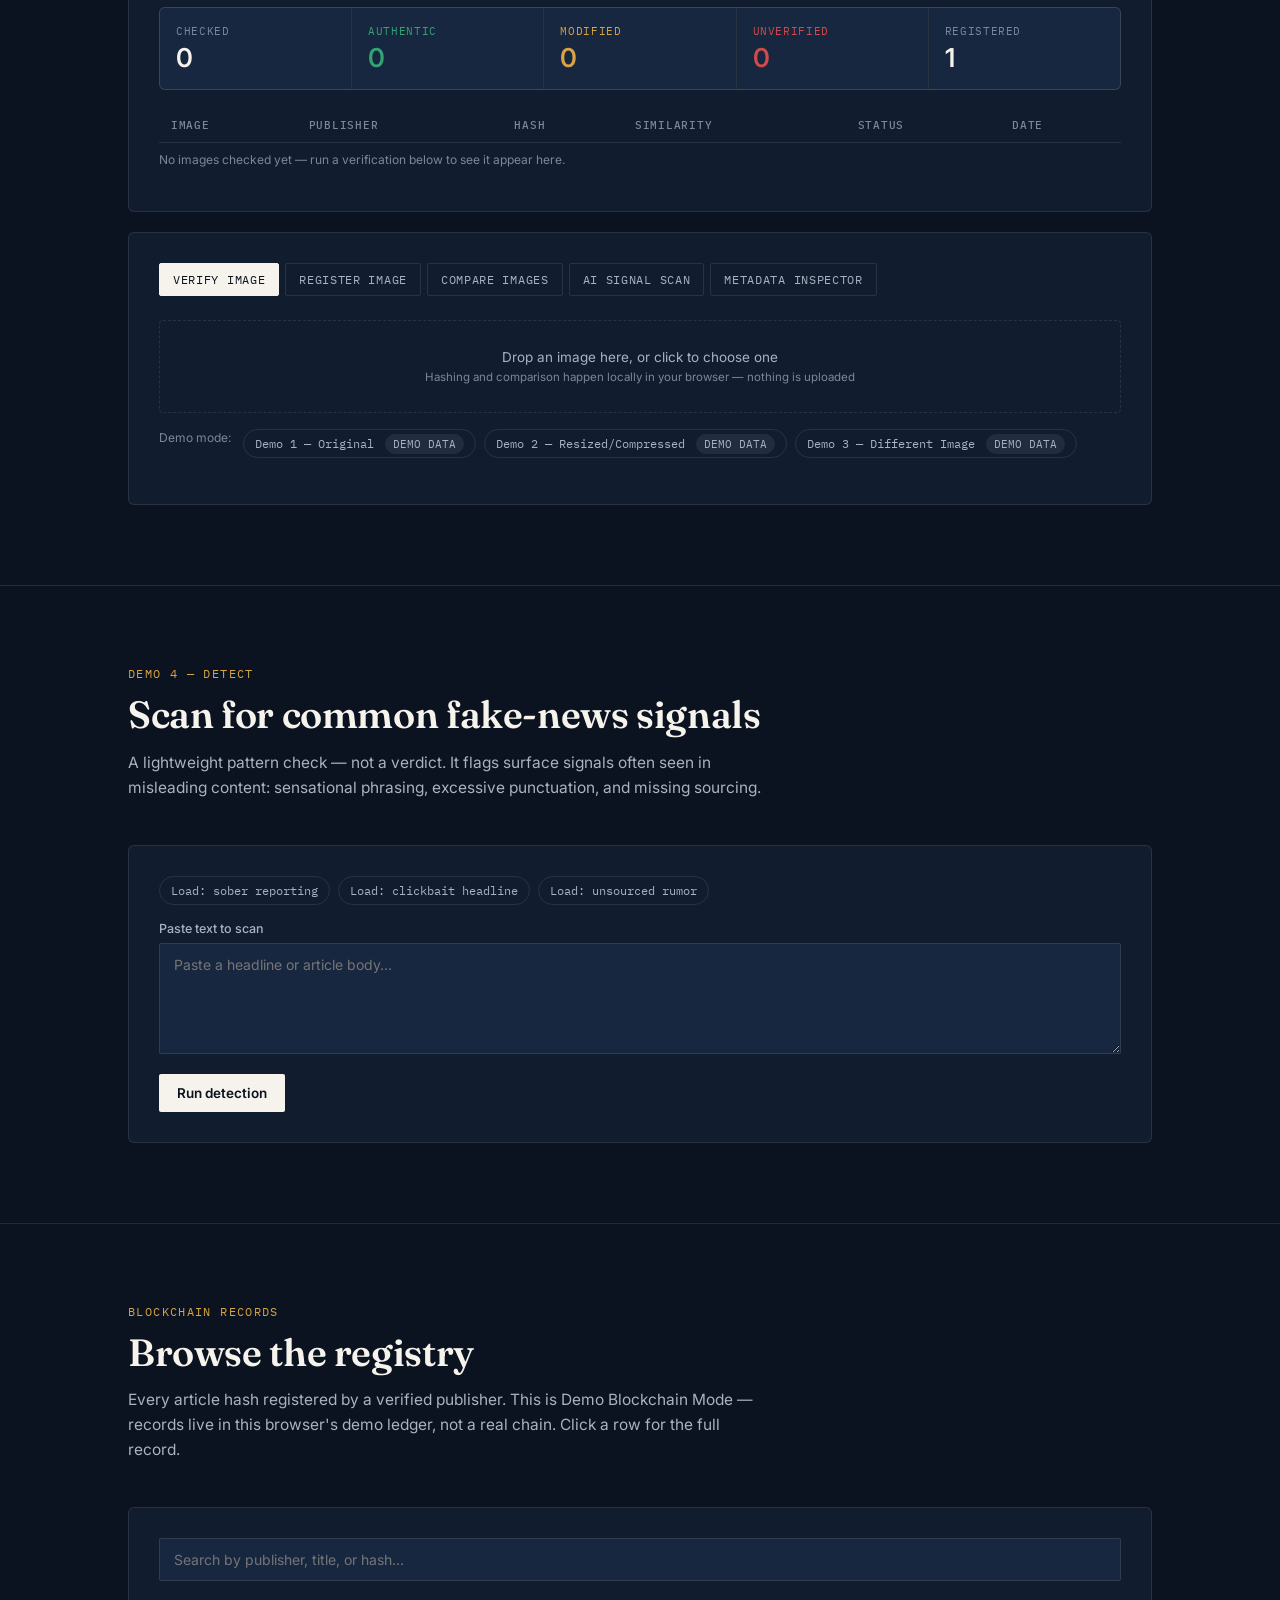
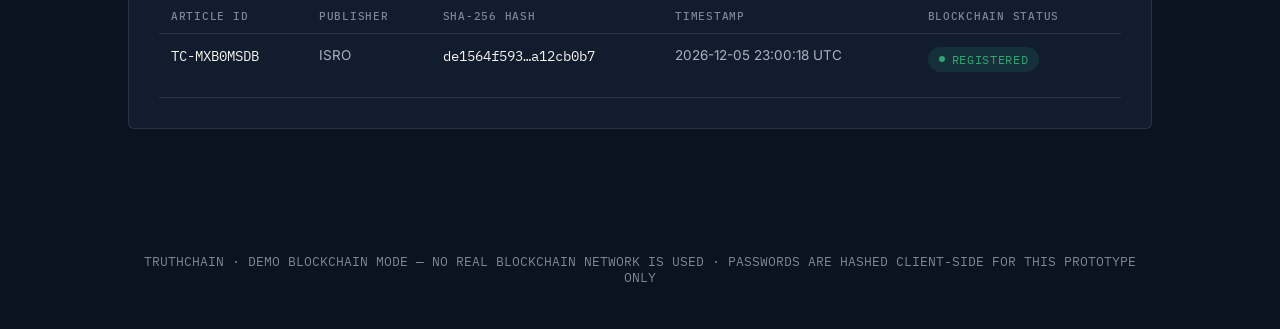
==== commit ace4f387: "Add files via upload" ====
--- a/index.html
+++ b/index.html
@@ -1,264 +1,502 @@
-<!--
-  TRUTHCHAIN — index.html
-  ------------------------
-  This is the STRUCTURE of the page (the content and layout).
-  Styling (colors, spacing, fonts) lives in style.css.
-  Interactivity (buttons, demos, hashing) lives in script.js.
-
-  The page has these main parts, in order:
-  1. <header>   - the top navigation bar
-  2. #hero      - the big introduction at the top
-  3. #how       - "how it works" 3-step explainer
-  4. #publish   - demo: publish an article
-  5. #verify    - demo: verify text against the ledger
-  6. #photo     - demo: check if a photo looks AI-generated
-  7. #detect    - demo: scan text for fake-news signals
-  8. #explorer  - demo: browse published records
-  9. <footer>   - small note at the bottom
-
-  Tip: search this file for id="publish" (etc.) to jump to a section.
--->
-<!DOCTYPE html>
-<html lang="en">
-<head>
-<meta charset="UTF-8">
-<meta name="viewport" content="width=device-width, initial-scale=1.0">
-<title>TruthChain — Verify what you read</title>
-<link rel="preconnect" href="https://fonts.googleapis.com">
-<link href="https://fonts.googleapis.com/css2?family=Fraunces:opsz,wght@9..144,400;9..144,500;9..144,600;9..144,700&family=Inter:wght@400;500;600;700&family=IBM+Plex+Mono:wght@400;500;600&display=swap" rel="stylesheet">
-<link rel="stylesheet" href="TruthChain.css">
-</head>
-<body>
-
-<header>
-  <div class="wrap navrow">
-    <div class="brand">
-      <span class="mark">
-        <svg viewBox="0 0 24 24" fill="none"><path d="M12 2 3 6v6c0 5.2 3.6 9.4 9 10 5.4-.6 9-4.8 9-10V6l-9-4Z" stroke="#F6F3EC" stroke-width="1.6" stroke-linejoin="round"/><path d="M8.5 12.2l2.4 2.4L16 9.6" stroke="#D9A441" stroke-width="1.8" stroke-linecap="round" stroke-linejoin="round"/></svg>
-      </span>
-      TruthChain
-    </div>
-    <nav class="navlinks">
-      <a href="#publish">Publish</a>
-      <a href="#verify">Verify</a>
-      <a href="#photo">Photo</a>
-      <a href="#detect">Detect</a>
-      <a href="#explorer">Explorer</a>
-    </nav>
-    <div style="display:flex; align-items:center; gap:20px;">
-      <div class="status"><span class="dot"></span> Network Active</div>
-    </div>
-  </div>
-</header>
-
-<section class="hero">
-  <div class="wrap hero-grid">
-    <div>
-      <div class="eyebrow">Tamper-proof verification</div>
-      <h1>Trust what<br>you <em>read.</em></h1>
-      <p>TruthChain fingerprints articles and photos with SHA-256 and keeps an immutable ledger of every record — so anyone can check whether a story is the one that was actually published, or something quietly altered.</p>
-      <div class="hero-ctas">
-        <a href="#publish" class="btn btn-primary">Publish an article</a>
-        <a href="#verify" class="btn btn-ghost">Verify something</a>
-      </div>
-    </div>
-    <div class="fp-card">
-      <div class="fp-head"><span>Fingerprint match</span><span id="heroTime" class="mono">—</span></div>
-      <div class="fp-line fp-a"><div class="fp-fill" id="heroHashA">computing…</div></div>
-      <div class="fp-line fp-b"><div class="fp-fill" id="heroHashB">computing…</div></div>
-      <div class="fp-match"><span class="sq"></span> Original and stored record are identical</div>
-    </div>
-  </div>
-</section>
-
-<section id="how">
-  <div class="wrap">
-    <div class="sec-head">
-      <div class="sec-eyebrow">How it works</div>
-      <h2>Three steps, one guarantee</h2>
-      <p>The order matters — hashing happens the moment a record is created, storage happens once, and verification can happen forever after.</p>
-    </div>
-    <div class="steps">
-      <div class="step"><div class="num">01 / HASH</div><h3>Every record gets a fingerprint</h3><p>On publish, the exact bytes of the article or photo run through SHA-256, producing a fixed 64-character fingerprint unique to that content.</p></div>
-      <div class="step"><div class="num">02 / STORE</div><h3>The fingerprint is locked in</h3><p>The hash, publisher name, and timestamp are written to the ledger. Nothing about the original content is stored — only its fingerprint.</p></div>
-      <div class="step"><div class="num">03 / VERIFY</div><h3>Anyone can re-check it</h3><p>Paste the same content back in and TruthChain re-hashes it live. One changed character produces a completely different fingerprint.</p></div>
-    </div>
-  </div>
-</section>
-
-<!-- PUBLISH -->
-<section id="publish">
-  <div class="wrap">
-    <div class="sec-head">
-      <div class="sec-eyebrow">Demo 1 — Publish</div>
-      <h2>Publish an article to the ledger</h2>
-      <p>Type or paste an article below. TruthChain computes a real SHA-256 fingerprint in your browser and adds it to the ledger used by Verify and Explorer.</p>
-    </div>
-    <div class="panel">
-      <div class="row2">
-        <div class="field">
-          <label for="pubPublisher">Publisher name</label>
-          <input type="text" id="pubPublisher" placeholder="e.g. Ridgeline Daily" value="Ridgeline Daily">
-        </div>
-        <div class="field">
-          <label for="pubTitle">Headline</label>
-          <input type="text" id="pubTitle" placeholder="e.g. City council approves new transit line" value="City council approves new transit line">
-        </div>
-      </div>
-      <div class="field">
-        <label for="pubBody">Article text</label>
-        <textarea id="pubBody" rows="5">After eighteen months of hearings, the city council voted 6-1 Tuesday to approve funding for the Ridgeline light-rail extension, which will connect the downtown core to the eastern suburbs by 2029.</textarea>
-      </div>
-      <button class="btn-sm" id="pubBtn">Publish article</button>
-      <div class="result" id="pubResult" style="display:none;"></div>
-    </div>
-  </div>
-</section>
-
-<!-- VERIFY -->
-<section id="verify">
-  <div class="wrap">
-    <div class="sec-head">
-      <div class="sec-eyebrow">Demo 2 — Verify</div>
-      <h2>Check whether content matches the ledger</h2>
-      <p>Two ways to see it work: check any text against published records, or watch how a single edited character changes everything.</p>
-    </div>
-    <div class="panel">
-      <div class="demo-tabs">
-        <button class="demo-tab active" data-vtab="check">Check against ledger</button>
-        <button class="demo-tab" data-vtab="avalanche">One-character test</button>
-      </div>
-
-      <div id="vtab-check">
-        <div class="field">
-          <label for="verInput">Paste article text to verify</label>
-          <textarea id="verInput" rows="5"></textarea>
-        </div>
-        <div class="presets">
-          <button class="chip" data-verify-preset="match">Load: unedited copy</button>
-          <button class="chip" data-verify-preset="tampered">Load: edited copy</button>
-        </div>
-        <button class="btn-sm" id="verBtn">Verify against ledger</button>
-        <div class="result" id="verResult" style="display:none;"></div>
-      </div>
-
-      <div id="vtab-avalanche" style="display:none;">
-        <p class="hint" style="margin-bottom:16px;">Original: <em>"The vote passed by a 6-1 margin."</em> Edit just one character below and watch the fingerprint change completely.</p>
-        <div class="field">
-          <label for="avaInput">Try editing this sentence</label>
-          <input type="text" id="avaInput" value="The vote passed by a 6-1 margin.">
-        </div>
-        <div class="result" style="display:block;">
-          <div class="hashline">Fingerprint: <span id="avaHash" class="hash-short">computing…</span></div>
-          <div class="hint" id="avaCompare">Matches original fingerprint.</div>
-        </div>
-      </div>
-    </div>
-  </div>
-</section>
-
-<!-- PHOTO -->
-<section id="photo">
-  <div class="wrap">
-    <div class="sec-head">
-      <div class="sec-eyebrow">Demo 3 — Photo</div>
-      <h2>Check whether a photo looks AI-generated</h2>
-      <p>TruthChain scans an image for surface-level signals — texture smoothness, noise patterns, and camera metadata — that tend to differ between photographs and synthetic images. This is an illustrative pattern check, not a verified detector, and it can be wrong in both directions.</p>
-    </div>
-    <div class="panel">
-      <div class="demo-tabs">
-        <button class="demo-tab active" data-ptab="single">Scan a photo</button>
-        <button class="demo-tab" data-ptab="compare">Compare two photos</button>
-        <button class="demo-tab" data-ptab="resave">Metadata inspector</button>
-      </div>
-
-      <div id="ptab-single">
-        <div class="dropzone" id="dropSingle">
-          <p>Drop an image here, or click to choose one</p>
-          <div class="small">Analysis happens locally in your browser — nothing is uploaded</div>
-        </div>
-        <input type="file" id="fileSingle" accept="image/*" style="display:none;">
-        <div class="result" id="singleResult" style="display:none;"></div>
-      </div>
-
-      <div id="ptab-compare" style="display:none;">
-        <div class="row2">
-          <div>
-            <div class="dropzone" id="dropA"><p>Photo A</p><div class="small">Click to choose</div></div>
-            <input type="file" id="fileA" accept="image/*" style="display:none;">
-          </div>
-          <div>
-            <div class="dropzone" id="dropB"><p>Photo B</p><div class="small">Click to choose</div></div>
-            <input type="file" id="fileB" accept="image/*" style="display:none;">
-          </div>
-        </div>
-        <div class="result" id="compareResult" style="display:none;"></div>
-      </div>
-
-      <div id="ptab-resave">
-        <div class="dropzone" id="dropResave"><p>Choose a photo to inspect</p><div class="small">Reads basic file and camera-metadata signals only</div></div>
-        <input type="file" id="fileResave" accept="image/*" style="display:none;">
-        <div class="result" id="resaveResult" style="display:none;"></div>
-        <p class="hint">Real camera photos usually carry EXIF metadata (camera model, exposure, sometimes GPS). AI-generated images and screenshots often lack it — but its absence alone doesn't prove an image is fake, since metadata is also stripped by messaging apps and social platforms.</p>
-      </div>
-    </div>
-  </div>
-</section>
-
-<!-- DETECT -->
-<section id="detect">
-  <div class="wrap">
-    <div class="sec-head">
-      <div class="sec-eyebrow">Demo 4 — Detect</div>
-      <h2>Scan for common fake-news signals</h2>
-      <p>A lightweight pattern check — not a verdict. It flags surface signals often seen in misleading content: sensational phrasing, excessive punctuation, and missing sourcing.</p>
-    </div>
-    <div class="panel">
-      <div class="presets">
-        <button class="chip" data-detect-preset="clean">Load: sober reporting</button>
-        <button class="chip" data-detect-preset="clickbait">Load: clickbait headline</button>
-        <button class="chip" data-detect-preset="satire">Load: unsourced rumor</button>
-      </div>
-      <div class="field">
-        <label for="detInput">Paste text to scan</label>
-        <textarea id="detInput" rows="5" placeholder="Paste a headline or article body…"></textarea>
-      </div>
-      <button class="btn-sm" id="detBtn">Run detection</button>
-      <div class="result" id="detResult" style="display:none;"></div>
-    </div>
-  </div>
-</section>
-
-<!-- EXPLORER -->
-<section id="explorer" style="border-bottom:none;">
-  <div class="wrap">
-    <div class="sec-head">
-      <div class="sec-eyebrow">Demo 5 — Explorer</div>
-      <h2>Browse the ledger</h2>
-      <p>Every record TruthChain has stored, searchable by publisher or fingerprint. Anything you publish above appears here immediately.</p>
-    </div>
-    <div class="panel">
-      <div class="search-row">
-        <input type="text" id="explSearch" placeholder="Search by publisher, title, or hash…">
-        <button class="chip" data-filter="all" style="background:var(--paper); color:var(--ink); border-color:var(--paper);">All</button>
-        <button class="chip" data-filter="article">Articles</button>
-        <button class="chip" data-filter="photo">Photos</button>
-      </div>
-      <table>
-        <thead>
-          <tr><th>Type</th><th>Title / File</th><th>Publisher</th><th>Fingerprint</th><th>Time</th></tr>
-        </thead>
-        <tbody id="explBody"></tbody>
-      </table>
-      <div id="explDetail" class="result" style="display:none; margin-top:18px;"></div>
-    </div>
-  </div>
-</section>
-
-<footer>
-  <p class="wrap">TRUTHCHAIN · HASHES COMPUTED LOCALLY IN YOUR BROWSER · NOTHING SHOWN HERE IS UPLOADED ANYWHERE</p>
-</footer>
-<script src="script.js"></script>
-<script src="script.js"></script>
-</body>
-</html>
+<!--
+  TRUTHCHAIN — index.html
+  ------------------------
+  This is the STRUCTURE of the page (the content and layout).
+  Styling (colors, spacing, fonts) lives in style.css.
+  Interactivity (buttons, demos, hashing) lives in script.js.
+
+  The page has these main parts, in order:
+  1. <header>          - top nav (role-aware) + login/register button
+  2. #authModal         - login / register modal (created hidden, opened by JS)
+  3. #hero              - the big introduction at the top
+  4. #how                - "how it works" 3-step explainer
+  5. #publisherPortal     - apply to become a verified publisher
+  6. #publish             - Publisher Dashboard: register a new article
+                          (gated — only visible/usable to approved publishers)
+  7. #adminDashboard       - approve/reject publishers, view all users
+                          (gated — admin only)
+  8. #verify                - public article verification + ISRO tampering demo
+  9. #photo                  - check if a photo looks AI-generated
+  10. #detect                 - scan text for fake-news signals
+  11. #explorer                - "Blockchain Records" registry browser
+  12. <footer>                 - demo-mode / security note
+
+  Tip: search this file for id="publish" (etc.) to jump to a section.
+-->
+<!DOCTYPE html>
+<html lang="en">
+<head>
+<meta charset="UTF-8">
+<meta name="viewport" content="width=device-width, initial-scale=1.0">
+<title>TruthChain — Verify what you read</title>
+<link rel="preconnect" href="https://fonts.googleapis.com">
+<link href="https://fonts.googleapis.com/css2?family=Fraunces:opsz,wght@9..144,400;9..144,500;9..144,600;9..144,700&family=Inter:wght@400;500;600;700&family=IBM+Plex+Mono:wght@400;500;600&display=swap" rel="stylesheet">
+<link rel="stylesheet" href="style.css">
+</head>
+<body>
+
+<header>
+  <div class="wrap navrow">
+    <div class="brand">
+      <span class="mark">
+        <svg viewBox="0 0 24 24" fill="none"><path d="M12 2 3 6v6c0 5.2 3.6 9.4 9 10 5.4-.6 9-4.8 9-10V6l-9-4Z" stroke="#F6F3EC" stroke-width="1.6" stroke-linejoin="round"/><path d="M8.5 12.2l2.4 2.4L16 9.6" stroke="#D9A441" stroke-width="1.8" stroke-linecap="round" stroke-linejoin="round"/></svg>
+      </span>
+      TruthChain
+    </div>
+    <nav class="navlinks">
+      <a href="#verify">Verify</a>
+      <a href="#photo">Photo</a>
+      <a href="#detect">Detect</a>
+      <a href="#explorer">Blockchain Records</a>
+      <a href="#publisherPortal" data-nav="guest,user">Publisher Portal</a>
+      <a href="#publish" data-nav="publisher">Register Article</a>
+      <a href="#adminDashboard" data-nav="admin">Admin Dashboard</a>
+    </nav>
+    <div style="display:flex; align-items:center; gap:16px;">
+      <div class="status"><span class="dot"></span> Demo Blockchain Mode</div>
+      <div id="authArea"></div>
+    </div>
+  </div>
+</header>
+
+<!-- AUTH MODAL -->
+<div class="modal-overlay" id="authModal" style="display:none;">
+  <div class="modal">
+    <div class="modal-head">
+      <div class="demo-tabs">
+        <button class="demo-tab active" data-authtab="login">Log in</button>
+        <button class="demo-tab" data-authtab="register">Register</button>
+      </div>
+      <button class="modal-close" id="authClose">&times;</button>
+    </div>
+
+    <div id="authtab-login">
+      <div class="field">
+        <label for="loginUser">Username</label>
+        <input type="text" id="loginUser" placeholder="e.g. admin">
+      </div>
+      <div class="field">
+        <label for="loginPass">Password</label>
+        <input type="password" id="loginPass" placeholder="••••••••">
+      </div>
+      <button class="btn-sm" id="loginBtn">Log in</button>
+      <div class="result" id="loginResult" style="display:none;"></div>
+      <p class="hint">Demo accounts — admin: <code class="mono">admin / admin123</code> &nbsp;·&nbsp; verified publisher: <code class="mono">isro / isro1234</code></p>
+    </div>
+
+    <div id="authtab-register" style="display:none;">
+      <div class="row2">
+        <div class="field">
+          <label for="regUser">Choose a username</label>
+          <input type="text" id="regUser" placeholder="e.g. jane_reader">
+        </div>
+        <div class="field">
+          <label for="regPass">Choose a password</label>
+          <input type="password" id="regPass" placeholder="At least 6 characters">
+        </div>
+      </div>
+      <div class="field">
+        <label>Account type</label>
+        <div class="presets">
+          <button class="chip role-chip active" data-role="user">Normal user</button>
+          <button class="chip role-chip" data-role="publisher">Apply as publisher</button>
+        </div>
+      </div>
+
+      <div id="regPublisherFields" style="display:none;">
+        <div class="row2">
+          <div class="field">
+            <label for="regOrgName">Publisher / organization name</label>
+            <input type="text" id="regOrgName" placeholder="e.g. Ridgeline Daily">
+          </div>
+          <div class="field">
+            <label for="regOrgEmail">Official email</label>
+            <input type="text" id="regOrgEmail" placeholder="editor@ridgelinedaily.com">
+          </div>
+        </div>
+        <div class="row2">
+          <div class="field">
+            <label for="regOrgSite">Website</label>
+            <input type="text" id="regOrgSite" placeholder="https://ridgelinedaily.com">
+          </div>
+          <div class="field">
+            <label for="regOrgType">Publisher type</label>
+            <input type="text" id="regOrgType" placeholder="e.g. Newspaper, Agency, Independent">
+          </div>
+        </div>
+        <div class="field">
+          <label for="regOrgDesc">Description</label>
+          <textarea id="regOrgDesc" rows="2" placeholder="What does this outlet publish?"></textarea>
+        </div>
+        <div class="field">
+          <label for="regOrgDoc">Verification document (prototype only — not actually uploaded)</label>
+          <input type="file" id="regOrgDoc">
+        </div>
+      </div>
+
+      <button class="btn-sm" id="registerBtn">Create account</button>
+      <div class="result" id="registerResult" style="display:none;"></div>
+    </div>
+  </div>
+</div>
+
+<section class="hero">
+  <div class="wrap hero-grid">
+    <div>
+      <div class="eyebrow">Tamper-proof verification</div>
+      <h1>Trust what<br>you <em>read.</em></h1>
+      <p>TruthChain fingerprints articles and photos with SHA-256 and keeps an immutable ledger of every record — so anyone can check whether a story is the one that was actually published, or something quietly altered.</p>
+      <div class="hero-ctas">
+        <a href="#publish" class="btn btn-primary">Publish an article</a>
+        <a href="#verify" class="btn btn-ghost">Verify something</a>
+      </div>
+    </div>
+    <div class="fp-card">
+      <div class="fp-head"><span>Fingerprint match</span><span id="heroTime" class="mono">—</span></div>
+      <div class="fp-line fp-a"><div class="fp-fill" id="heroHashA">computing…</div></div>
+      <div class="fp-line fp-b"><div class="fp-fill" id="heroHashB">computing…</div></div>
+      <div class="fp-match"><span class="sq"></span> Original and stored record are identical</div>
+    </div>
+  </div>
+</section>
+
+<section id="how">
+  <div class="wrap">
+    <div class="sec-head">
+      <div class="sec-eyebrow">How it works</div>
+      <h2>Three steps, one guarantee</h2>
+      <p>The order matters — hashing happens the moment a record is created, storage happens once, and verification can happen forever after.</p>
+    </div>
+    <div class="steps">
+      <div class="step"><div class="num">01 / HASH</div><h3>Every record gets a fingerprint</h3><p>On publish, the exact bytes of the article or photo run through SHA-256, producing a fixed 64-character fingerprint unique to that content.</p></div>
+      <div class="step"><div class="num">02 / STORE</div><h3>The fingerprint is locked in</h3><p>The hash, publisher name, and timestamp are written to the ledger. Nothing about the original content is stored — only its fingerprint.</p></div>
+      <div class="step"><div class="num">03 / VERIFY</div><h3>Anyone can re-check it</h3><p>Paste the same content back in and TruthChain re-hashes it live. One changed character produces a completely different fingerprint.</p></div>
+    </div>
+  </div>
+</section>
+
+<!-- PUBLISHER PORTAL -->
+<section id="publisherPortal">
+  <div class="wrap">
+    <div class="sec-head">
+      <div class="sec-eyebrow">Publisher Portal</div>
+      <h2>Become a verified publisher</h2>
+      <p>Verified publishers can register articles on the TruthChain ledger. Applications are reviewed by an administrator before publishing access is granted.</p>
+    </div>
+    <div class="panel" id="portalPanel">
+      <!-- filled in by script.js depending on login state -->
+    </div>
+  </div>
+</section>
+
+<!-- PUBLISH -->
+<section id="publish">
+  <div class="gate-lock" id="publishLock">
+    <div class="wrap">
+      <div class="panel" style="text-align:center;">
+        <div class="badge warn"><span class="sq"></span>Publisher access required</div>
+        <p style="color:var(--slate-light); max-width:46ch; margin:10px auto 18px;">Only verified publishers can register articles on the blockchain registry. Log in with a verified publisher account, or apply above.</p>
+        <a href="#publisherPortal" class="btn btn-ghost">Apply to become a publisher</a>
+      </div>
+    </div>
+  </div>
+  <div class="wrap" id="publishUnlocked" style="display:none;">
+    <div class="sec-head">
+      <div class="sec-eyebrow">Publisher Dashboard</div>
+      <h2>Register a new article</h2>
+      <p>The article content is hashed with SHA-256 in your browser, then that fingerprint — not the article text itself — is registered on the blockchain registry.</p>
+    </div>
+    <div class="panel">
+      <div class="row2">
+        <div class="field">
+          <label for="pubTitle">Article title</label>
+          <input type="text" id="pubTitle" placeholder="e.g. City council approves new transit line" value="City council approves new transit line">
+        </div>
+        <div class="field">
+          <label for="pubCategory">Category</label>
+          <input type="text" id="pubCategory" placeholder="e.g. Local news" value="Local news">
+        </div>
+      </div>
+      <div class="row2">
+        <div class="field">
+          <label for="pubDate">Publication date</label>
+          <input type="text" id="pubDate" placeholder="YYYY-MM-DD">
+        </div>
+        <div class="field">
+          <label for="pubUrl">Article URL</label>
+          <input type="text" id="pubUrl" placeholder="https://example.com/article">
+        </div>
+      </div>
+      <div class="field">
+        <label for="pubBody">Article content</label>
+        <textarea id="pubBody" rows="5">After eighteen months of hearings, the city council voted 6-1 Tuesday to approve funding for the Ridgeline light-rail extension, which will connect the downtown core to the eastern suburbs by 2029.</textarea>
+      </div>
+      <button class="btn-sm" id="pubBtn">Generate hash &amp; register on blockchain</button>
+      <div class="result" id="pubResult" style="display:none;"></div>
+    </div>
+
+    <div class="sec-head" style="margin-top:44px;">
+      <div class="sec-eyebrow">My articles</div>
+      <h2>Articles you've registered</h2>
+    </div>
+    <div class="panel">
+      <table>
+        <thead><tr><th>Article ID</th><th>Title</th><th>SHA-256</th><th>Timestamp</th><th>Status</th></tr></thead>
+        <tbody id="myArticlesBody"></tbody>
+      </table>
+      <p class="hint" id="myArticlesEmpty">You haven't registered any articles yet.</p>
+    </div>
+  </div>
+</section>
+
+<!-- ADMIN DASHBOARD -->
+<section id="adminDashboard" style="display:none;">
+  <div class="wrap">
+    <div class="sec-head">
+      <div class="sec-eyebrow">Admin Dashboard</div>
+      <h2>Publisher applications</h2>
+      <p>Approve or reject publisher applications. Approved accounts can register articles on the blockchain registry.</p>
+    </div>
+    <div class="panel">
+      <table>
+        <thead><tr><th>Organization</th><th>Email</th><th>Website</th><th>Applied</th><th>Status</th><th></th></tr></thead>
+        <tbody id="pendingPublishersBody"></tbody>
+      </table>
+      <p class="hint" id="pendingPublishersEmpty">No pending applications.</p>
+    </div>
+
+    <div class="sec-head" style="margin-top:44px;">
+      <div class="sec-eyebrow">All users</div>
+      <h2>Registered accounts</h2>
+    </div>
+    <div class="panel">
+      <table>
+        <thead><tr><th>Username</th><th>Role</th><th>Publisher status</th><th>Created</th></tr></thead>
+        <tbody id="allUsersBody"></tbody>
+      </table>
+    </div>
+  </div>
+</section>
+
+<!-- VERIFY -->
+<section id="verify">
+  <div class="wrap">
+    <div class="sec-head">
+      <div class="sec-eyebrow">Public Article Verification</div>
+      <h2>Check whether content matches the blockchain registry</h2>
+      <p>Paste any article text — TruthChain hashes it and searches the registry for a matching record. Or try the tampering demo to see what a single changed sentence does to the result.</p>
+    </div>
+    <div class="panel">
+      <div class="demo-tabs">
+        <button class="demo-tab active" data-vtab="check">Verify against registry</button>
+        <button class="demo-tab" data-vtab="avalanche">Tampering demo (ISRO)</button>
+      </div>
+
+      <div id="vtab-check">
+        <div class="field">
+          <label for="verInput">Paste article text to verify</label>
+          <textarea id="verInput" rows="5"></textarea>
+        </div>
+        <div class="presets">
+          <button class="chip" data-verify-preset="match">Load: ISRO demo article (original)</button>
+          <button class="chip" data-verify-preset="tampered">Load: ISRO demo article (modified)</button>
+        </div>
+        <button class="btn-sm" id="verBtn">Verify against registry</button>
+        <div class="result" id="verResult" style="display:none;"></div>
+      </div>
+
+      <div id="vtab-avalanche" style="display:none;">
+        <p class="hint" style="margin-bottom:16px;">This uses the demo publisher <strong>ISRO</strong>'s registered article, <em>"ISRO Successfully Launches Chandrayaan-3."</em> Load the original for a match, or the modified version to see a mismatch.</p>
+        <div class="presets">
+          <button class="chip" data-ava-preset="match">Load original</button>
+          <button class="chip" data-ava-preset="tampered">Load modified (one sentence changed)</button>
+        </div>
+        <div class="field">
+          <label for="avaInput">Article text</label>
+          <textarea id="avaInput" rows="4"></textarea>
+        </div>
+        <button class="btn-sm" id="avaBtn">Check against ISRO's registered hash</button>
+        <div class="result" id="avaResult" style="display:none;"></div>
+      </div>
+    </div>
+  </div>
+</section>
+
+<!-- PHOTO -->
+<section id="photo">
+  <div class="wrap">
+    <div class="sec-head">
+      <div class="sec-eyebrow">Demo 3 — Photo</div>
+      <h2>Verify, compare, and register photos</h2>
+      <p>Check an image's SHA-256 fingerprint against TruthChain's registered image records, compare visual similarity to catch resized or re-compressed copies, and scan for surface-level AI-generation signals. Cryptographic matching and AI/perceptual analysis are always shown separately — never combined into one score.</p>
+    </div>
+
+    <!-- IMAGE DETECTION DASHBOARD -->
+    <div class="panel" style="margin-bottom:20px;">
+      <div class="sec-eyebrow" style="margin-bottom:16px;">Image Detection Dashboard</div>
+      <div style="display:grid; grid-template-columns:repeat(5,1fr); gap:1px; background:var(--line); border:1px solid var(--line); border-radius:6px; overflow:hidden;">
+        <div style="background:var(--ink-700); padding:16px;"><div class="mono" style="font-size:10.5px; color:var(--slate); text-transform:uppercase; letter-spacing:.06em;">Checked</div><div style="font-size:26px; font-weight:600; margin-top:4px;" id="imgStatTotal">0</div></div>
+        <div style="background:var(--ink-700); padding:16px;"><div class="mono" style="font-size:10.5px; color:var(--verify); text-transform:uppercase; letter-spacing:.06em;">Authentic</div><div style="font-size:26px; font-weight:600; margin-top:4px; color:var(--verify);" id="imgStatAuthentic">0</div></div>
+        <div style="background:var(--ink-700); padding:16px;"><div class="mono" style="font-size:10.5px; color:var(--amber); text-transform:uppercase; letter-spacing:.06em;">Modified</div><div style="font-size:26px; font-weight:600; margin-top:4px; color:var(--amber);" id="imgStatModified">0</div></div>
+        <div style="background:var(--ink-700); padding:16px;"><div class="mono" style="font-size:10.5px; color:var(--tamper); text-transform:uppercase; letter-spacing:.06em;">Unverified</div><div style="font-size:26px; font-weight:600; margin-top:4px; color:var(--tamper);" id="imgStatUnverified">0</div></div>
+        <div style="background:var(--ink-700); padding:16px;"><div class="mono" style="font-size:10.5px; color:var(--slate); text-transform:uppercase; letter-spacing:.06em;">Registered</div><div style="font-size:26px; font-weight:600; margin-top:4px;" id="imgStatRegistered">0</div></div>
+      </div>
+      <table style="margin-top:18px;">
+        <thead><tr><th>Image</th><th>Publisher</th><th>Hash</th><th>Similarity</th><th>Status</th><th>Date</th></tr></thead>
+        <tbody id="imageChecksBody"></tbody>
+      </table>
+      <p class="hint" id="imageChecksEmpty">No images checked yet — run a verification below to see it appear here.</p>
+    </div>
+
+    <div class="panel">
+      <div class="demo-tabs">
+        <button class="demo-tab active" data-ptab="verify">Verify Image</button>
+        <button class="demo-tab" data-ptab="register">Register Image</button>
+        <button class="demo-tab" data-ptab="compare">Compare Images</button>
+        <button class="demo-tab" data-ptab="scan">AI Signal Scan</button>
+        <button class="demo-tab" data-ptab="resave">Metadata Inspector</button>
+      </div>
+
+      <!-- VERIFY IMAGE -->
+      <div id="ptab-verify">
+        <div class="dropzone" id="dropVerify">
+          <p>Drop an image here, or click to choose one</p>
+          <div class="small">Hashing and comparison happen locally in your browser — nothing is uploaded</div>
+        </div>
+        <input type="file" id="fileVerify" accept="image/*" style="display:none;">
+
+        <div class="presets" style="margin-top:16px;">
+          <span class="hint" style="margin:0 4px 0 0;">Demo mode:</span>
+          <button class="chip" data-img-demo="original">Demo 1 — Original <span class="tag article" style="margin-left:4px;">DEMO DATA</span></button>
+          <button class="chip" data-img-demo="resaved">Demo 2 — Resized/Compressed <span class="tag article" style="margin-left:4px;">DEMO DATA</span></button>
+          <button class="chip" data-img-demo="different">Demo 3 — Different Image <span class="tag article" style="margin-left:4px;">DEMO DATA</span></button>
+        </div>
+
+        <div class="result" id="verifyResult" style="display:none;"></div>
+      </div>
+
+      <!-- REGISTER IMAGE (publisher-gated) -->
+      <div id="ptab-register" style="display:none;">
+        <div class="gate-lock" id="imgRegisterLock">
+          <div class="panel" style="text-align:center; background:var(--ink-700);">
+            <div class="badge warn"><span class="sq"></span>Publisher access required</div>
+            <p style="color:var(--slate-light); max-width:46ch; margin:10px auto 18px;">Only verified publishers can register original images on the blockchain registry. Log in with a verified publisher account, or apply from the Publisher Portal.</p>
+            <a href="#publisherPortal" class="btn btn-ghost">Apply to become a publisher</a>
+          </div>
+        </div>
+        <div id="imgRegisterUnlocked" style="display:none;">
+          <div class="dropzone" id="dropRegisterImg"><p>Choose the original image to register</p><div class="small">Click to choose</div></div>
+          <input type="file" id="fileRegisterImg" accept="image/*" style="display:none;">
+          <div class="result" id="registerImgPreview" style="display:none;"></div>
+          <div class="row2" style="margin-top:16px;">
+            <div class="field"><label for="imgTitle">Image title</label><input type="text" id="imgTitle" placeholder="e.g. Chandrayaan-3 launch pad photo"></div>
+            <div class="field"><label for="imgPubDate">Publication date</label><input type="text" id="imgPubDate" placeholder="YYYY-MM-DD"></div>
+          </div>
+          <div class="field"><label for="imgSourceUrl">Source URL</label><input type="text" id="imgSourceUrl" placeholder="https://example.com/photo"></div>
+          <div class="field"><label for="imgDesc">Description</label><textarea id="imgDesc" rows="2" placeholder="What does this image show?"></textarea></div>
+          <button class="btn-sm" id="imgRegisterBtn">Generate hash &amp; register on blockchain</button>
+          <div class="result" id="imgRegisterResult" style="display:none;"></div>
+
+          <div class="sec-head" style="margin-top:36px; margin-bottom:16px;">
+            <div class="sec-eyebrow">My registered images</div>
+          </div>
+          <table>
+            <thead><tr><th>Image ID</th><th>Title</th><th>SHA-256</th><th>Timestamp</th><th>Status</th></tr></thead>
+            <tbody id="myImagesBody"></tbody>
+          </table>
+          <p class="hint" id="myImagesEmpty">You haven't registered any images yet.</p>
+        </div>
+      </div>
+
+      <!-- COMPARE IMAGES -->
+      <div id="ptab-compare" style="display:none;">
+        <p class="hint" style="margin-bottom:14px;">Upload two images to compare. TruthChain reports both an AI-likelihood signal score and a perceptual similarity score for each — kept separate on purpose.</p>
+        <div class="row2">
+          <div>
+            <div class="dropzone" id="dropA"><p>Photo A — original / registered</p><div class="small">Click to choose</div></div>
+            <input type="file" id="fileA" accept="image/*" style="display:none;">
+          </div>
+          <div>
+            <div class="dropzone" id="dropB"><p>Photo B — submitted</p><div class="small">Click to choose</div></div>
+            <input type="file" id="fileB" accept="image/*" style="display:none;">
+          </div>
+        </div>
+        <div class="result" id="compareResult" style="display:none;"></div>
+      </div>
+
+      <!-- AI SIGNAL SCAN -->
+      <div id="ptab-scan" style="display:none;">
+        <p class="hint" style="margin-bottom:14px;">Scans for surface-level signals — texture smoothness, noise patterns, and camera metadata — that tend to differ between photographs and synthetic images. This is an illustrative pattern check, not a verified detector, and it can be wrong in both directions.</p>
+        <div class="dropzone" id="dropSingle">
+          <p>Drop an image here, or click to choose one</p>
+          <div class="small">Analysis happens locally in your browser — nothing is uploaded</div>
+        </div>
+        <input type="file" id="fileSingle" accept="image/*" style="display:none;">
+        <div class="result" id="singleResult" style="display:none;"></div>
+      </div>
+
+      <!-- METADATA INSPECTOR -->
+      <div id="ptab-resave" style="display:none;">
+        <div class="dropzone" id="dropResave"><p>Choose a photo to inspect</p><div class="small">Reads basic file and camera-metadata signals only</div></div>
+        <input type="file" id="fileResave" accept="image/*" style="display:none;">
+        <div class="result" id="resaveResult" style="display:none;"></div>
+        <p class="hint">Real camera photos usually carry EXIF metadata (camera model, exposure, sometimes GPS). AI-generated images and screenshots often lack it — but its absence alone doesn't prove an image is fake, since metadata is also stripped by messaging apps and social platforms.</p>
+      </div>
+    </div>
+  </div>
+</section>
+
+<!-- DETECT -->
+<section id="detect">
+  <div class="wrap">
+    <div class="sec-head">
+      <div class="sec-eyebrow">Demo 4 — Detect</div>
+      <h2>Scan for common fake-news signals</h2>
+      <p>A lightweight pattern check — not a verdict. It flags surface signals often seen in misleading content: sensational phrasing, excessive punctuation, and missing sourcing.</p>
+    </div>
+    <div class="panel">
+      <div class="presets">
+        <button class="chip" data-detect-preset="clean">Load: sober reporting</button>
+        <button class="chip" data-detect-preset="clickbait">Load: clickbait headline</button>
+        <button class="chip" data-detect-preset="satire">Load: unsourced rumor</button>
+      </div>
+      <div class="field">
+        <label for="detInput">Paste text to scan</label>
+        <textarea id="detInput" rows="5" placeholder="Paste a headline or article body…"></textarea>
+      </div>
+      <button class="btn-sm" id="detBtn">Run detection</button>
+      <div class="result" id="detResult" style="display:none;"></div>
+    </div>
+  </div>
+</section>
+
+<!-- BLOCKCHAIN RECORDS -->
+<section id="explorer" style="border-bottom:none;">
+  <div class="wrap">
+    <div class="sec-head">
+      <div class="sec-eyebrow">Blockchain Records</div>
+      <h2>Browse the registry</h2>
+      <p>Every article hash registered by a verified publisher. This is Demo Blockchain Mode — records live in this browser's demo ledger, not a real chain. Click a row for the full record.</p>
+    </div>
+    <div class="panel">
+      <div class="search-row">
+        <input type="text" id="explSearch" placeholder="Search by publisher, title, or hash…">
+      </div>
+      <table>
+        <thead>
+          <tr><th>Article ID</th><th>Publisher</th><th>SHA-256 Hash</th><th>Timestamp</th><th>Blockchain Status</th></tr>
+        </thead>
+        <tbody id="explBody"></tbody>
+      </table>
+      <div id="explDetail" class="result" style="display:none; margin-top:18px;"></div>
+    </div>
+  </div>
+</section>
+
+<footer>
+  <p class="wrap">TRUTHCHAIN · DEMO BLOCKCHAIN MODE — NO REAL BLOCKCHAIN NETWORK IS USED · PASSWORDS ARE HASHED CLIENT-SIDE FOR THIS PROTOTYPE ONLY</p>
+</footer>
+
+<script src="script.js"></script>
+</body>
+</html>
--- a/style.css
+++ b/style.css
@@ -0,0 +1,266 @@
+/*
+  TRUTHCHAIN — style.css
+  -----------------------
+  This file controls how the page LOOKS (colors, fonts, spacing, layout).
+
+  How it's organized, top to bottom:
+  1. :root          - "design tokens": all the colors and settings, defined once,
+                       then reused everywhere with var(--name). Change a color
+                       here and it updates the whole site.
+  2. Base styles    - html, body, headings, links
+  3. Header / nav   - the top bar
+  4. Hero           - the big intro section
+  5. Sections       - shared spacing/heading styles used by every section
+  6. Demo panels    - the boxes that hold each interactive demo
+  7. Forms          - text inputs, textareas, buttons, chips
+  8. Explorer table - the results table at the bottom
+  9. Footer
+
+  Tip: every color on the page comes from a variable like var(--ink) or
+  var(--amber) so you only ever need to edit the :root block to re-theme it.
+*/
+
+:root{
+    --ink:#0B1220;
+    --ink-800:#111C2E;
+    --ink-700:#182740;
+    --paper:#F6F3EC;
+    --paper-dim:#E7E2D6;
+    --slate:#7C8798;
+    --slate-light:#A9B2C0;
+    --verify:#33A373;
+    --verify-dim: rgba(51,163,115,.15);
+    --tamper:#D14B4B;
+    --tamper-dim: rgba(209,75,75,.15);
+    --amber:#D9A441;
+    --amber-dim: rgba(217,164,65,.15);
+    --line: rgba(246,243,236,.10);
+    --radius: 3px;
+  }
+  *{box-sizing:border-box;}
+  html{scroll-behavior:smooth;}
+  body{
+    margin:0;
+    background:var(--ink);
+    color:var(--paper);
+    font-family:'Inter',sans-serif;
+    -webkit-font-smoothing:antialiased;
+  }
+  @media (prefers-reduced-motion: reduce){
+    *{animation-duration:.01ms !important; animation-iteration-count:1 !important; transition-duration:.01ms !important; scroll-behavior:auto !important;}
+  }
+  h1,h2,h3{font-family:'Fraunces',serif; margin:0; letter-spacing:-0.01em;}
+  .mono{font-family:'IBM Plex Mono',monospace;}
+  a{color:inherit;}
+  .wrap{max-width:1080px; margin:0 auto; padding:0 28px;}
+  ::selection{background:var(--amber); color:var(--ink);}
+
+  /* NAV */
+  header{
+    position:sticky; top:0; z-index:50;
+    background:rgba(11,18,32,.88);
+    backdrop-filter:blur(10px);
+    border-bottom:1px solid var(--line);
+  }
+  .navrow{display:flex; align-items:center; justify-content:space-between; height:64px;}
+  .brand{display:flex; align-items:center; gap:10px; font-family:'Fraunces',serif; font-weight:600; font-size:19px;}
+  .mark{width:22px;height:22px; position:relative; flex-shrink:0;}
+  .mark svg{width:100%;height:100%;}
+  .navlinks{display:flex; gap:2px; align-items:center;}
+  .navlinks a{
+    font-size:13.5px; letter-spacing:.02em; text-decoration:none; color:var(--slate-light);
+    padding:8px 14px; border-radius:2px; transition:color .15s;
+  }
+  .navlinks a:hover{color:var(--paper);}
+  .status{
+    display:flex; align-items:center; gap:7px; font-family:'IBM Plex Mono',monospace;
+    font-size:11px; color:var(--verify); letter-spacing:.03em; text-transform:uppercase;
+  }
+  .dot{width:6px;height:6px;border-radius:50%; background:var(--verify); box-shadow:0 0 0 0 rgba(51,163,115,.6); animation:pulse 2s infinite;}
+  @keyframes pulse{
+    0%{box-shadow:0 0 0 0 rgba(51,163,115,.5);}
+    70%{box-shadow:0 0 0 7px rgba(51,163,115,0);}
+    100%{box-shadow:0 0 0 0 rgba(51,163,115,0);}
+  }
+  .navcta{display:none;}
+  @media(min-width:720px){.navcta{display:block;}}
+
+  /* HERO */
+  .hero{padding:88px 0 64px; border-bottom:1px solid var(--line); position:relative; overflow:hidden;}
+  .eyebrow{
+    display:inline-flex; align-items:center; gap:8px; font-family:'IBM Plex Mono',monospace;
+    font-size:11.5px; text-transform:uppercase; letter-spacing:.12em; color:var(--amber);
+    border:1px solid rgba(217,164,65,.35); padding:6px 12px; border-radius:2px; margin-bottom:28px;
+  }
+  .hero-grid{display:grid; grid-template-columns:1.15fr .85fr; gap:56px; align-items:center;}
+  @media(max-width:860px){.hero-grid{grid-template-columns:1fr;}}
+  .hero h1{font-size:clamp(38px,5.4vw,60px); line-height:1.04; font-weight:600;}
+  .hero h1 em{font-style:italic; color:var(--amber);}
+  .hero p{color:var(--slate-light); font-size:17px; line-height:1.65; max-width:52ch; margin:22px 0 32px;}
+  .hero-ctas{display:flex; gap:12px; flex-wrap:wrap;}
+  .btn{
+    font-family:'Inter',sans-serif; font-weight:600; font-size:14px; padding:13px 22px;
+    border-radius:2px; border:1px solid transparent; cursor:pointer; text-decoration:none;
+    display:inline-flex; align-items:center; gap:8px; transition:transform .15s, background .15s, border-color .15s;
+  }
+  .btn:active{transform:translateY(1px);}
+  .btn-primary{background:var(--paper); color:var(--ink);}
+  .btn-primary:hover{background:#fff;}
+  .btn-ghost{border-color:rgba(246,243,236,.25); color:var(--paper);}
+  .btn-ghost:hover{border-color:var(--paper);}
+
+  /* hero fingerprint visual */
+  .fp-card{
+    background:var(--ink-800); border:1px solid var(--line); border-radius:6px; padding:22px;
+  }
+  .fp-head{display:flex; justify-content:space-between; align-items:center; margin-bottom:16px;}
+  .fp-head span{font-family:'IBM Plex Mono',monospace; font-size:11px; color:var(--slate); text-transform:uppercase; letter-spacing:.08em;}
+  .fp-line{
+    height:36px; border-radius:2px; margin-bottom:8px; overflow:hidden; position:relative;
+    background:var(--ink-700);
+  }
+  .fp-fill{
+    position:absolute; inset:0; display:flex; align-items:center; padding:0 12px;
+    font-family:'IBM Plex Mono',monospace; font-size:12px; color:var(--slate-light);
+    white-space:nowrap; overflow:hidden;
+  }
+  .fp-a{border-left:2px solid var(--verify);}
+  .fp-b{border-left:2px solid var(--verify);}
+  .fp-match{
+    margin-top:14px; display:flex; align-items:center; gap:8px; font-family:'IBM Plex Mono',monospace;
+    font-size:12px; color:var(--verify);
+  }
+  .fp-match .sq{width:8px;height:8px;background:var(--verify);}
+
+  /* SECTIONS generic */
+  section{padding:80px 0; border-bottom:1px solid var(--line);}
+  .sec-head{max-width:640px; margin-bottom:44px;}
+  .sec-eyebrow{font-family:'IBM Plex Mono',monospace; font-size:11.5px; text-transform:uppercase; letter-spacing:.12em; color:var(--amber); margin-bottom:12px;}
+  .sec-head h2{font-size:clamp(28px,3.4vw,38px); font-weight:600; line-height:1.15;}
+  .sec-head p{color:var(--slate-light); font-size:15.5px; line-height:1.6; margin-top:14px;}
+
+  /* how it works */
+  .steps{display:grid; grid-template-columns:repeat(3,1fr); gap:1px; background:var(--line); border:1px solid var(--line); border-radius:6px; overflow:hidden;}
+  @media(max-width:760px){.steps{grid-template-columns:1fr;}}
+  .step{background:var(--ink-800); padding:30px 26px;}
+  .step .num{font-family:'IBM Plex Mono',monospace; color:var(--amber); font-size:12px; margin-bottom:14px;}
+  .step h3{font-size:19px; font-weight:600; margin-bottom:8px;}
+  .step p{color:var(--slate-light); font-size:14px; line-height:1.6; margin:0;}
+
+  /* panel / demo shell */
+  .panel{background:var(--ink-800); border:1px solid var(--line); border-radius:6px; padding:30px;}
+  @media(max-width:600px){.panel{padding:20px;}}
+  .demo-tabs{display:flex; gap:6px; margin-bottom:24px; flex-wrap:wrap;}
+  .demo-tab{
+    font-family:'IBM Plex Mono',monospace; font-size:11.5px; text-transform:uppercase; letter-spacing:.06em;
+    padding:8px 13px; border:1px solid var(--line); border-radius:2px; color:var(--slate-light); cursor:pointer; background:transparent;
+  }
+  .demo-tab.active{background:var(--paper); color:var(--ink); border-color:var(--paper);}
+
+  label{display:block; font-size:12.5px; color:var(--slate-light); margin-bottom:7px; font-weight:500;}
+  textarea, input[type=text]{
+    width:100%; background:var(--ink-700); border:1px solid var(--line); color:var(--paper);
+    border-radius:2px; padding:12px 14px; font-family:'Inter',sans-serif; font-size:14px; resize:vertical;
+  }
+  textarea:focus, input:focus{outline:2px solid var(--amber); outline-offset:1px;}
+  .field{margin-bottom:16px;}
+  .row2{display:grid; grid-template-columns:1fr 1fr; gap:16px;}
+  @media(max-width:600px){.row2{grid-template-columns:1fr;}}
+  .presets{display:flex; gap:8px; flex-wrap:wrap; margin-bottom:16px;}
+  .chip{
+    font-family:'IBM Plex Mono',monospace; font-size:11.5px; padding:6px 11px; border-radius:20px;
+    border:1px solid var(--line); background:transparent; color:var(--slate-light); cursor:pointer;
+  }
+  .chip:hover{border-color:var(--slate-light); color:var(--paper);}
+
+  .result{
+    margin-top:20px; border:1px solid var(--line); border-radius:4px; padding:18px 20px; background:var(--ink-700);
+  }
+  .result .hashline{font-family:'IBM Plex Mono',monospace; font-size:12.5px; word-break:break-all; color:var(--slate-light); line-height:1.7;}
+  .badge{
+    display:inline-flex; align-items:center; gap:7px; font-family:'IBM Plex Mono',monospace; font-size:11.5px;
+    text-transform:uppercase; letter-spacing:.06em; padding:5px 11px; border-radius:20px; margin-bottom:12px;
+  }
+  .badge.ok{background:var(--verify-dim); color:var(--verify);}
+  .badge.bad{background:var(--tamper-dim); color:var(--tamper);}
+  .badge.warn{background:var(--amber-dim); color:var(--amber);}
+  .badge .sq{width:6px;height:6px;border-radius:50%; background:currentColor;}
+
+  .meter{height:8px; background:var(--ink-700); border-radius:4px; overflow:hidden; margin:14px 0 8px;}
+  .meter-fill{height:100%; width:0%; background:var(--verify); transition:width .5s ease, background .5s ease;}
+  .signals{list-style:none; padding:0; margin:14px 0 0; display:flex; flex-direction:column; gap:8px;}
+  .signals li{font-size:13.5px; color:var(--slate-light); display:flex; gap:9px; align-items:flex-start;}
+  .signals li::before{content:"—"; color:var(--slate);}
+
+  .dropzone{
+    border:1.5px dashed var(--line); border-radius:4px; padding:28px; text-align:center; cursor:pointer;
+    transition:border-color .15s, background .15s;
+  }
+  .dropzone:hover, .dropzone.drag{border-color:var(--amber); background:rgba(217,164,65,.04);}
+  .dropzone p{margin:0; font-size:13.5px; color:var(--slate-light);}
+  .dropzone .small{font-size:11.5px; color:var(--slate); margin-top:5px;}
+  .thumb{max-width:100%; max-height:140px; border-radius:3px; margin:0 auto 12px; display:block;}
+
+  table{width:100%; border-collapse:collapse; font-size:13.5px;}
+  thead th{
+    text-align:left; font-family:'IBM Plex Mono',monospace; font-size:10.5px; text-transform:uppercase;
+    letter-spacing:.07em; color:var(--slate); padding:10px 12px; border-bottom:1px solid var(--line); font-weight:500;
+  }
+  tbody td{padding:13px 12px; border-bottom:1px solid var(--line); color:var(--slate-light); vertical-align:top;}
+  tbody tr{cursor:pointer; transition:background .12s;}
+  tbody tr:hover{background:var(--ink-700);}
+  .tag{font-family:'IBM Plex Mono',monospace; font-size:10.5px; padding:3px 8px; border-radius:20px;}
+  .tag.article{background:rgba(126,138,152,.15); color:var(--slate-light);}
+  .tag.photo{background:rgba(217,164,65,.15); color:var(--amber);}
+  .hash-short{font-family:'IBM Plex Mono',monospace; color:var(--paper);}
+  .search-row{display:flex; gap:10px; margin-bottom:18px; flex-wrap:wrap;}
+  .search-row input{flex:1; min-width:200px;}
+
+  footer{padding:44px 0; text-align:center;}
+  footer p{font-size:12.5px; color:var(--slate); font-family:'IBM Plex Mono',monospace;}
+
+  /* AUTH AREA + MODAL */
+  #authArea{display:flex; align-items:center; gap:10px;}
+  .user-pill{
+    display:flex; align-items:center; gap:10px; font-family:'IBM Plex Mono',monospace; font-size:12px;
+    color:var(--slate-light);
+  }
+  .role-pill{
+    font-size:10px; text-transform:uppercase; letter-spacing:.06em; padding:3px 9px; border-radius:20px;
+    background:var(--amber-dim); color:var(--amber);
+  }
+  .modal-overlay{
+    position:fixed; inset:0; background:rgba(11,18,32,.75); backdrop-filter:blur(3px);
+    z-index:100; display:flex; align-items:center; justify-content:center; padding:20px;
+  }
+  .modal{
+    background:var(--ink-800); border:1px solid var(--line); border-radius:8px; padding:26px;
+    width:100%; max-width:460px; max-height:88vh; overflow-y:auto;
+  }
+  .modal-head{display:flex; align-items:flex-start; justify-content:space-between; gap:14px; margin-bottom:20px;}
+  .modal-close{
+    background:transparent; border:none; color:var(--slate-light); font-size:22px; line-height:1; cursor:pointer; padding:0 4px;
+  }
+  .modal-close:hover{color:var(--paper);}
+  .role-chip.active{background:var(--paper); color:var(--ink); border-color:var(--paper);}
+  code.mono{font-family:'IBM Plex Mono',monospace; background:var(--ink-700); padding:2px 6px; border-radius:3px; font-size:11.5px;}
+
+  /* GATED SECTIONS */
+  .gate-lock{padding:20px 0;}
+  .status-pill{
+    display:inline-flex; align-items:center; gap:6px; font-family:'IBM Plex Mono',monospace; font-size:11px;
+    text-transform:uppercase; letter-spacing:.06em; padding:4px 10px; border-radius:20px;
+  }
+  .status-pill.pending{background:var(--amber-dim); color:var(--amber);}
+  .status-pill.approved{background:var(--verify-dim); color:var(--verify);}
+  .status-pill.rejected{background:var(--tamper-dim); color:var(--tamper);}
+  .btn-reject{background:transparent; border:1px solid var(--tamper); color:var(--tamper); border-radius:2px; padding:6px 12px; font-size:12.5px; cursor:pointer; margin-left:6px;}
+  .btn-approve{background:var(--verify); border:none; color:var(--ink); border-radius:2px; padding:6px 12px; font-size:12.5px; cursor:pointer; font-weight:600;}
+
+  .btn-sm{
+    font-family:'Inter',sans-serif; font-weight:600; font-size:13.5px; padding:11px 18px;
+    border-radius:2px; border:none; cursor:pointer; background:var(--paper); color:var(--ink);
+  }
+  .btn-sm:hover{background:#fff;}
+  .btn-sm[disabled]{opacity:.5; cursor:not-allowed;}
+  .hint{font-size:12px; color:var(--slate); margin-top:8px; line-height:1.55;}
